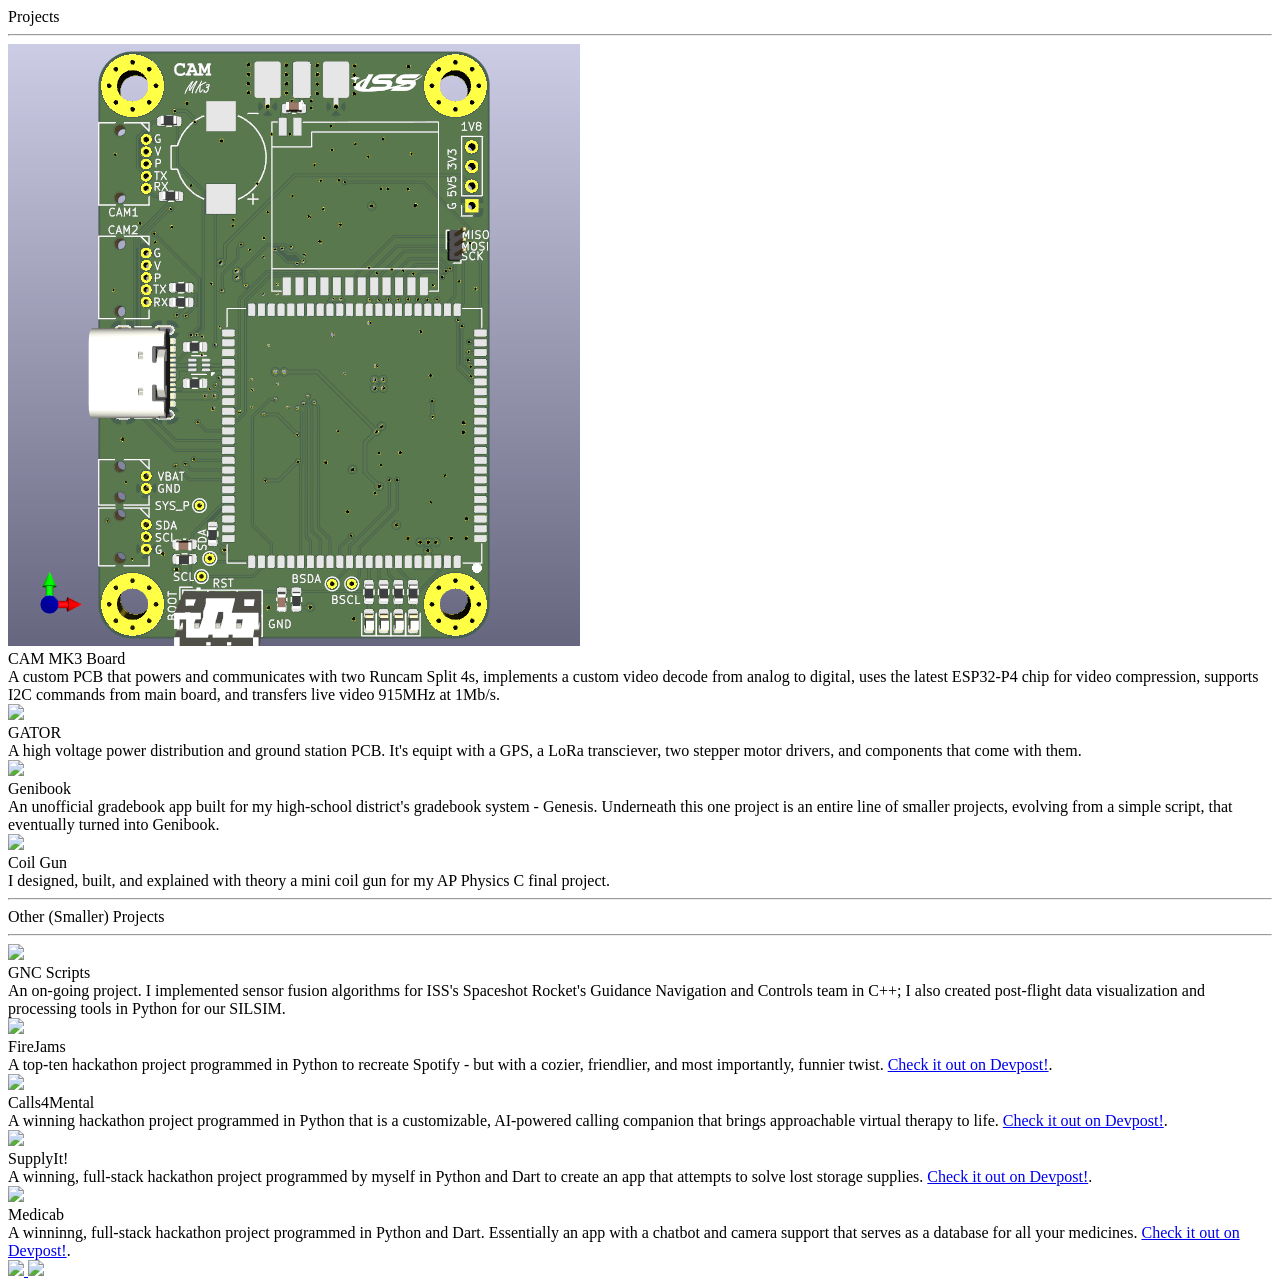
==== ee-projects.html @ f6f21d53 "Added descriptions for all the projects yayyy" ====
<!DOCTYPE html>
<html lang="en">

<head>
    <meta charset="utf-8">
    <link rel="icon" href="./assets/images/serious.png" />
    <title>Eddie Tang - Projects</title>
    <meta name="description" content="Eddie Tang's Portfolio">
    <meta name="viewport" content="width=device-width, initial-scale=1" />

    <link rel="stylesheet" href="./css/layout.css">
    <link rel="stylesheet" href="./css/projects.css">
    <link rel="stylesheet" href="./css/skills.css">
    <link rel="stylesheet" href="./css/typography.css">
    <link rel="stylesheet" href="./css/utilities.css">
    <link rel="stylesheet" href="./css/navbar.css">

    <script defer src="./js/script.js"></script>
</head>

<body>
    <div id="navbar-placeholder"></div>



    <div class="page-content">
        <div id="my-work-section">
            <div class="what-is-above-the-projects">
                <span class="main-title-big">Projects</span>
                <hr class="section-divider" />
            </div>
            <div class="projects-container">
                <div class="project-card" data-project="CAM-MK3">
                    <img src="./assets/projects/CAM-MK3/CAM-MK3.png" class="project-image">
                    <div class="project-card-text-container">
                        <div class="project-title ">CAM MK3 Board</div>
                        <div class="body-text project-card-text"> A custom PCB that powers and communicates with two
                            Runcam Split 4s, implements a custom video decode from analog to digital, uses the latest
                            ESP32-P4 chip for video compression, supports I2C commands from main board, and transfers
                            live video 915MHz at 1Mb/s. </div>
                    </div>
                    <div class="project-card-skills" data-project="CAM-MK3"></div>
                    <!-- <a class="button read-more" href="./project-pages-ee/project-template-images.html">
                        <span class="button-text">Read More</span>
                        <image src="./assets/icons/arrow-right.svg" class="right-arrow-icon" />
                    </a> -->
                </div>
                <div class="project-card" data-project="GATOR">
                    <img src="./assets/projects/GATOR/back.png" class="project-image">
                    <div class="project-card-text-container">
                        <div class=" project-title">GATOR</div>
                        <div class="body-text project-card-text"> A high voltage power distribution and ground station
                            PCB. It's equipt with a GPS, a LoRa transciever, two stepper motor drivers, and components
                            that come with them. </div>
                    </div>
                    <div class="project-card-skills" data-project="GATOR"></div>
                    <!-- <a class="button read-more" href="./project-pages-ee/project-template-narrative.html">
                        <span class="button-text">Read More</span>
                        <image src="./assets/icons/arrow-right.svg" class="right-arrow-icon" />
                    </a> -->
                </div>

                <div class="project-card" data-project="Genibook">
                    <img src="./assets/projects/Genibook/logo.png" class="project-image">
                    <div class="project-card-text-container">
                        <div class="project-title ">Genibook</div>
                        <div class="body-text project-card-text">
                            An unofficial gradebook app built for my high-school district's gradebook system - Genesis.
                            Underneath this one project is an entire line of smaller projects, evolving from a simple
                            script, that eventually turned into Genibook.
                        </div>
                    </div>
                    <div class="project-card-skills" data-project="Genibook"></div>
                    <!-- <a class="button read-more" href="./project-pages-ee/project-template-narrative.html">
                        <span class="button-text">Read More</span>
                        <image src="./assets/icons/arrow-right.svg" class="right-arrow-icon" />
                    </a> -->
                </div>

                <div class="project-card" data-project="Coilgun">
                    <img src="./assets/projects/Coilgun/cover.png" class="project-image">
                    <div class="project-card-text-container">
                        <div class=" project-title">Coil Gun</div>
                        <div class="body-text project-card-text"> I designed, built, and explained with theory a
                            mini coil gun for my AP Physics C final project.</div>
                    </div>
                    <div class="project-card-skills" data-project="Coilgun"></div>
                    <!-- <a class="button read-more" href="./project-pages-ee/project-template-narrative.html">
                        <span class="button-text">Read More</span>
                        <image src="./assets/icons/arrow-right.svg" class="right-arrow-icon" />
                    </a> -->
                </div>

                <!-- <div class="project-card" data-project="Solar-HIL">
                    <img src="./assets/images/camera.jpeg" class="project-image">
                    <div class="project-card-text-container">
                        <div class=" project-title">HIL Test Stand</div>
                        <div class="body-text project-card-text"> Lorem ipsum dolor sit amet, consectetur adipiscing
                            elit. Morbi maximus mattis enim, eu aliquet nisi vulputate placerat. Donec ac eros quis orci
                            sodales lobortis. Sed pretium, est non fringilla feugiat, sapien diam porttitor leo, quis
                            porta risus leo et ligula. Lorem ipsum dolor sit amet, consectetur adipiscing elit. </div>
                    </div>
                    <div class="project-card-skills" data-project="Solar-HIL"></div>
                    <a class="button read-more" href="./project-pages/project-template-narrative.html">
                        <span class="button-text">Read More</span>
                        <image src="./assets/icons/arrow-right.svg" class="right-arrow-icon" />
                    </a>
                </div> -->
            </div>
            <div class="what-is-above-the-projects">
                <hr class="section-divider" />
                <span class="main-title-big">Other (Smaller) Projects</span>
                <hr class="section-divider" />
            </div>



            <div class="projects-container">


                <div class="project-card" data-project="Spaceshot-GNC">
                    <img src="./assets/projects/GNC/preview.png" class="project-image">
                    <div class="project-card-text-container">
                        <div class=" project-title">GNC Scripts </div>
                        <div class="body-text project-card-text"> An on-going project. I implemented sensor fusion
                            algorithms for ISS's Spaceshot Rocket's Guidance Navigation and Controls team in C++; I also
                            created post-flight data visualization and processing tools in Python for our SILSIM.</div>
                    </div>
                    <div class="project-card-skills" data-project="Spaceshot-GNC"></div>
                    <!-- <a class="button read-more" href="./project-pages-ee/project-template-narrative.html">
                        <span class="button-text">Read More</span>
                        <image src="./assets/icons/arrow-right.svg" class="right-arrow-icon" />
                    </a> -->
                </div>


                <div class="project-card" data-project="FireJams">
                    <img src="./assets/projects/FireJams/preview.png" class="project-image">
                    <div class="project-card-text-container">
                        <div class="project-title ">FireJams</div>
                        <div class="body-text project-card-text">
                            A top-ten hackathon project programmed in Python to recreate Spotify - but with a cozier,
                            friendlier, and most
                            importantly, funnier twist. <a href="https://devpost.com/software/firejams"
                                target="_blank">Check it out on
                                Devpost!</a>.
                        </div>
                    </div>
                    <div class="project-card-skills" data-project="FireJams"></div>
                    <!-- <a class="button read-more" href="./project-pages-ee/project-template-narrative.html">
                        <span class="button-text">Read More</span>
                        <image src="./assets/icons/arrow-right.svg" class="right-arrow-icon" />
                    </a> -->
                </div>

                <div class="project-card" data-project="Calls4Mental">
                    <img src="./assets/projects/Calls4Mental/logo.jpg" class="project-image">
                    <div class="project-card-text-container">
                        <div class="project-title ">Calls4Mental</div>
                        <div class="body-text project-card-text">
                            A winning hackathon project programmed in Python that is a customizable, AI-powered calling
                            companion that brings approachable virtual therapy to life. <a
                                href="https://devpost.com/software/calls4mental" target="_blank">
                                Check it out on Devpost!</a>.
                        </div>
                    </div>
                    <div class="project-card-skills" data-project="Calls4Mental"></div>
                    <!-- <a class="button read-more" href="./project-pages-ee/project-template-narrative.html">
                        <span class="button-text">Read More</span>
                        <image src="./assets/icons/arrow-right.svg" class="right-arrow-icon" />
                    </a> -->
                </div>

                <div class="project-card" data-project="SupplyIt!">
                    <img src="./assets/projects/SupplyIt!/cover.jpg" class="project-image">
                    <div class="project-card-text-container">
                        <div class="project-title ">SupplyIt!</div>
                        <div class="body-text project-card-text">
                            A winning, full-stack hackathon project programmed by myself in Python and Dart to create an
                            app that attempts to solve lost storage supplies. <a
                                href="https://devpost.com/software/supplyit" target="_blank">Check it out on
                                Devpost!</a>.
                        </div>
                    </div>
                    <div class="project-card-skills" data-project="SupplyIt!"></div>
                    <!-- <a class="button read-more" href="./project-pages-ee/project-template-narrative.html">
                        <span class="button-text">Read More</span>
                        <image src="./assets/icons/arrow-right.svg" class="right-arrow-icon" />
                    </a> -->
                </div>

                <div class="project-card" data-project="Medicab">
                    <img src="./assets/projects/MediCab/cover.JPG" class="project-image">
                    <div class="project-card-text-container">
                        <div class="project-title ">Medicab</div>
                        <div class="body-text project-card-text">
                            A winninng, full-stack hackathon project programmed in Python and Dart. Essentially an app
                            with a chatbot and camera support that
                            serves as a database for all your medicines. <a href="https://devpost.com/software/medicab"
                                target="_blank">Check it out on
                                Devpost!</a>.
                        </div>
                    </div>
                    <div class="project-card-skills" data-project="Medicab"></div>
                    <!-- <a class="button read-more" href="./project-pages-ee/project-template-narrative.html">
                        <span class="button-text">Read More</span>
                        <image src="./assets/icons/arrow-right.svg" class="right-arrow-icon" />
                    </a> -->
                </div>




            </div>
        </div>

    </div>



    <!-- FOOTER -->
    <div id="footer">
        <a class="icon-link" target="_blank" href="https://linkedin.com/in/ejtang">
            <image src="./assets/icons/linkedin-big-logo.svg" class="footer-icon" />
        </a>
        <a class="icon-link" href="mailto:eddiejt2@outlook.com">
            <image src="./assets/icons/mail.svg" class="footer-icon" />
        </a>
    </div>

</body>

</html>
---- css/navbar.css ----
/* Navbar-specific styles moved here from utilities.css */

/* Navbar container - apply specifically to injected navbar under #navbar-placeholder to avoid conflicts */
#navbar-placeholder>.navbar,
.navbar {
    width: 100%;
    padding: 15px 50px;
    display: flex;
    justify-content: space-between;
    align-items: center;
    position: fixed;
    top: 0;
    left: 0;
    /* background: rgba(255, 255, 255); */
    background-color: var(--COLOR-7);
    z-index: 1000;
}

.nav-title-link {
    color: black;
    text-decoration: none;
}

.nav-title-link:hover {
    text-decoration: underline;
}

/* Small devices (portrait tablets and large phones, 800px and below) */
@media only screen and (max-width: 800px) {

    #navbar-placeholder>.navbar,
    .navbar {
        padding: 20px 20px;
        background-color: var(--COLOR-7);
    }
}

/* Resume buttons (right side of navbar) */
#resume-buttons-container {
    display: flex;
    gap: 16px;
}

a.button#home-button {
    background-color: var(--COLOR-3);
}

a.button#goto-experiences-page-button {
    background-color: var(--COLOR-1);
}

a.button#goto-projects-page-button {
    background-color: var(--COLOR-1);
}


a.button#ee-resume-button {
    background-color: var(--COLOR-4);
}

a.button#swe-resume-button {
    background-color: var(--COLOR-6);
}

/* a.button#swe-resume-button {
    padding: 5px 10px;
    background-color: var(--COLOR-6);
    border: 3px solid #141414;
}

a.button#swe-resume-button .button-text {
    font-size: 10px;
}
 */

a.button#swe-resume-button {
    opacity: 0;
    pointer-events: none;
    transform: translateY(-10px);
    transition: opacity 150ms ease, transform 150ms ease;
    position: absolute;
    top: 100%;
    right: 50px;
    margin-top: -7px;
}

a.button#ee-resume-button {
    position: relative;
}

/* Reveal SWE button when hovering the EE resume button or the SWE button itself */
a.button#ee-resume-button:hover+a.button#swe-resume-button,
a.button#swe-resume-button:hover {
    opacity: 1;
    pointer-events: auto;
    transform: translateY(0);
}

/* Prevent brief hover-loss when moving the mouse from the EE resume button to the SWE resume button
   by extending the EE button's hover area down into the gap on hover-capable devices. */
@media (hover: hover) and (pointer: fine) {
    a.button#ee-resume-button::after {
        content: "";
        position: absolute;
        left: 0;
        right: 0;
        top: 100%;
        height: 20px;
        background: transparent;
        pointer-events: auto;
    }
}
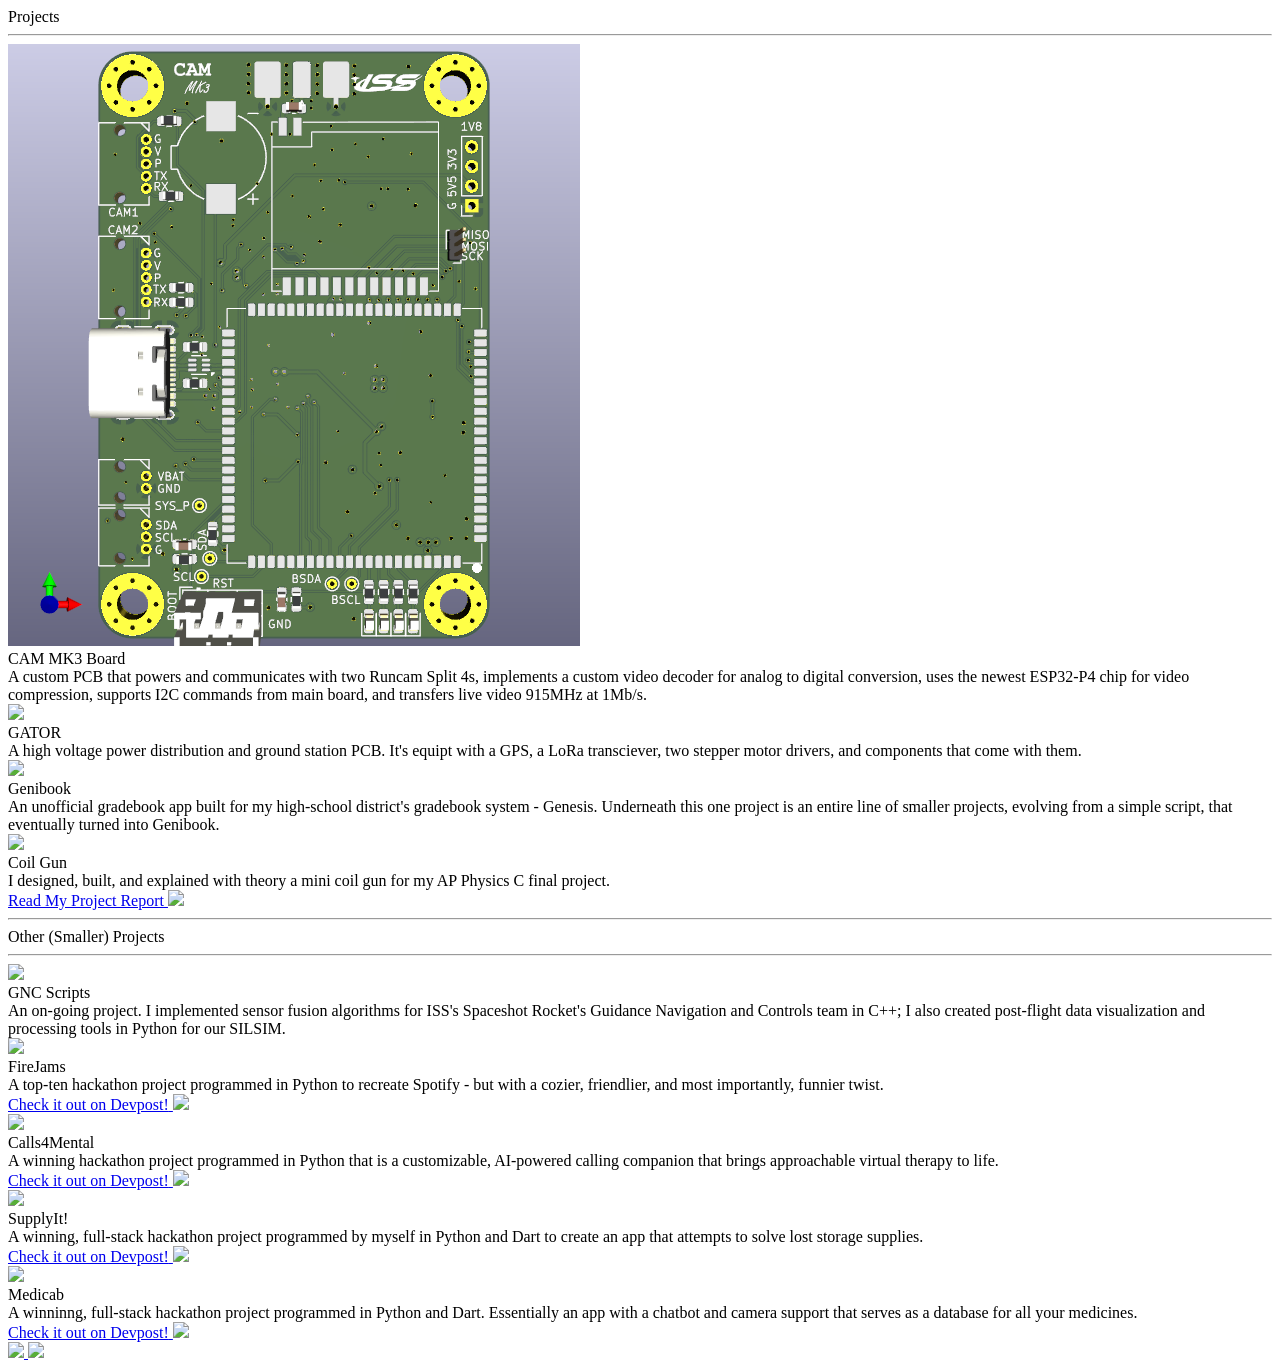
==== commit ad6557e7: "Simplified links" ====
--- a/ee-projects.html
+++ b/ee-projects.html
@@ -35,9 +35,9 @@
                     <div class="project-card-text-container">
                         <div class="project-title ">CAM MK3 Board</div>
                         <div class="body-text project-card-text"> A custom PCB that powers and communicates with two
-                            Runcam Split 4s, implements a custom video decode from analog to digital, uses the latest
-                            ESP32-P4 chip for video compression, supports I2C commands from main board, and transfers
-                            live video 915MHz at 1Mb/s. </div>
+                            Runcam Split 4s, implements a custom video decoder for analog to digital conversion, uses
+                            the newest ESP32-P4 chip for video compression, supports I2C commands from main board, and
+                            transfers live video 915MHz at 1Mb/s. </div>
                     </div>
                     <div class="project-card-skills" data-project="CAM-MK3"></div>
                     <!-- <a class="button read-more" href="./project-pages-ee/project-template-images.html">
@@ -85,10 +85,10 @@
                             mini coil gun for my AP Physics C final project.</div>
                     </div>
                     <div class="project-card-skills" data-project="Coilgun"></div>
-                    <!-- <a class="button read-more" href="./project-pages-ee/project-template-narrative.html">
-                        <span class="button-text">Read More</span>
-                        <image src="./assets/icons/arrow-right.svg" class="right-arrow-icon" />
-                    </a> -->
+                    <a class="button read-more" href="./assets/projects/Coilgun/Report.pdf" target="_blank">
+                        <span class="button-text">Read My Project Report</span>
+                        <image src="./assets/icons/arrow-right.svg" class="right-arrow-icon" />
+                    </a>
                 </div>
 
                 <!-- <div class="project-card" data-project="Solar-HIL">
@@ -140,17 +140,14 @@
                         <div class="project-title ">FireJams</div>
                         <div class="body-text project-card-text">
                             A top-ten hackathon project programmed in Python to recreate Spotify - but with a cozier,
-                            friendlier, and most
-                            importantly, funnier twist. <a href="https://devpost.com/software/firejams"
-                                target="_blank">Check it out on
-                                Devpost!</a>.
+                            friendlier, and most importantly, funnier twist.
                         </div>
                     </div>
                     <div class="project-card-skills" data-project="FireJams"></div>
-                    <!-- <a class="button read-more" href="./project-pages-ee/project-template-narrative.html">
-                        <span class="button-text">Read More</span>
-                        <image src="./assets/icons/arrow-right.svg" class="right-arrow-icon" />
-                    </a> -->
+                    <a class="button read-more" href="https://devpost.com/software/firejams" target="_blank">
+                        <span class="button-text">Check it out on Devpost!</span>
+                        <image src="./assets/icons/arrow-right.svg" class="right-arrow-icon" />
+                    </a>
                 </div>
 
                 <div class="project-card" data-project="Calls4Mental">
@@ -159,16 +156,14 @@
                         <div class="project-title ">Calls4Mental</div>
                         <div class="body-text project-card-text">
                             A winning hackathon project programmed in Python that is a customizable, AI-powered calling
-                            companion that brings approachable virtual therapy to life. <a
-                                href="https://devpost.com/software/calls4mental" target="_blank">
-                                Check it out on Devpost!</a>.
+                            companion that brings approachable virtual therapy to life.
                         </div>
                     </div>
                     <div class="project-card-skills" data-project="Calls4Mental"></div>
-                    <!-- <a class="button read-more" href="./project-pages-ee/project-template-narrative.html">
-                        <span class="button-text">Read More</span>
-                        <image src="./assets/icons/arrow-right.svg" class="right-arrow-icon" />
-                    </a> -->
+                    <a class="button read-more" href="https://devpost.com/software/calls4mental" target="_blank">
+                        <span class="button-text">Check it out on Devpost!</span>
+                        <image src="./assets/icons/arrow-right.svg" class="right-arrow-icon" />
+                    </a>
                 </div>
 
                 <div class="project-card" data-project="SupplyIt!">
@@ -177,16 +172,14 @@
                         <div class="project-title ">SupplyIt!</div>
                         <div class="body-text project-card-text">
                             A winning, full-stack hackathon project programmed by myself in Python and Dart to create an
-                            app that attempts to solve lost storage supplies. <a
-                                href="https://devpost.com/software/supplyit" target="_blank">Check it out on
-                                Devpost!</a>.
+                            app that attempts to solve lost storage supplies.
                         </div>
                     </div>
                     <div class="project-card-skills" data-project="SupplyIt!"></div>
-                    <!-- <a class="button read-more" href="./project-pages-ee/project-template-narrative.html">
-                        <span class="button-text">Read More</span>
-                        <image src="./assets/icons/arrow-right.svg" class="right-arrow-icon" />
-                    </a> -->
+                    <a class="button read-more" href="https://devpost.com/software/supplyit" target="_blank">
+                        <span class="button-text">Check it out on Devpost!</span>
+                        <image src="./assets/icons/arrow-right.svg" class="right-arrow-icon" />
+                    </a>
                 </div>
 
                 <div class="project-card" data-project="Medicab">
@@ -195,17 +188,14 @@
                         <div class="project-title ">Medicab</div>
                         <div class="body-text project-card-text">
                             A winninng, full-stack hackathon project programmed in Python and Dart. Essentially an app
-                            with a chatbot and camera support that
-                            serves as a database for all your medicines. <a href="https://devpost.com/software/medicab"
-                                target="_blank">Check it out on
-                                Devpost!</a>.
+                            with a chatbot and camera support that serves as a database for all your medicines.
                         </div>
                     </div>
                     <div class="project-card-skills" data-project="Medicab"></div>
-                    <!-- <a class="button read-more" href="./project-pages-ee/project-template-narrative.html">
-                        <span class="button-text">Read More</span>
-                        <image src="./assets/icons/arrow-right.svg" class="right-arrow-icon" />
-                    </a> -->
+                    <a class="button read-more" href="https://devpost.com/software/medicab" target="_blank">
+                        <span class="button-text">Check it out on Devpost!</span>
+                        <image src="./assets/icons/arrow-right.svg" class="right-arrow-icon" />
+                    </a>
                 </div>
 
 
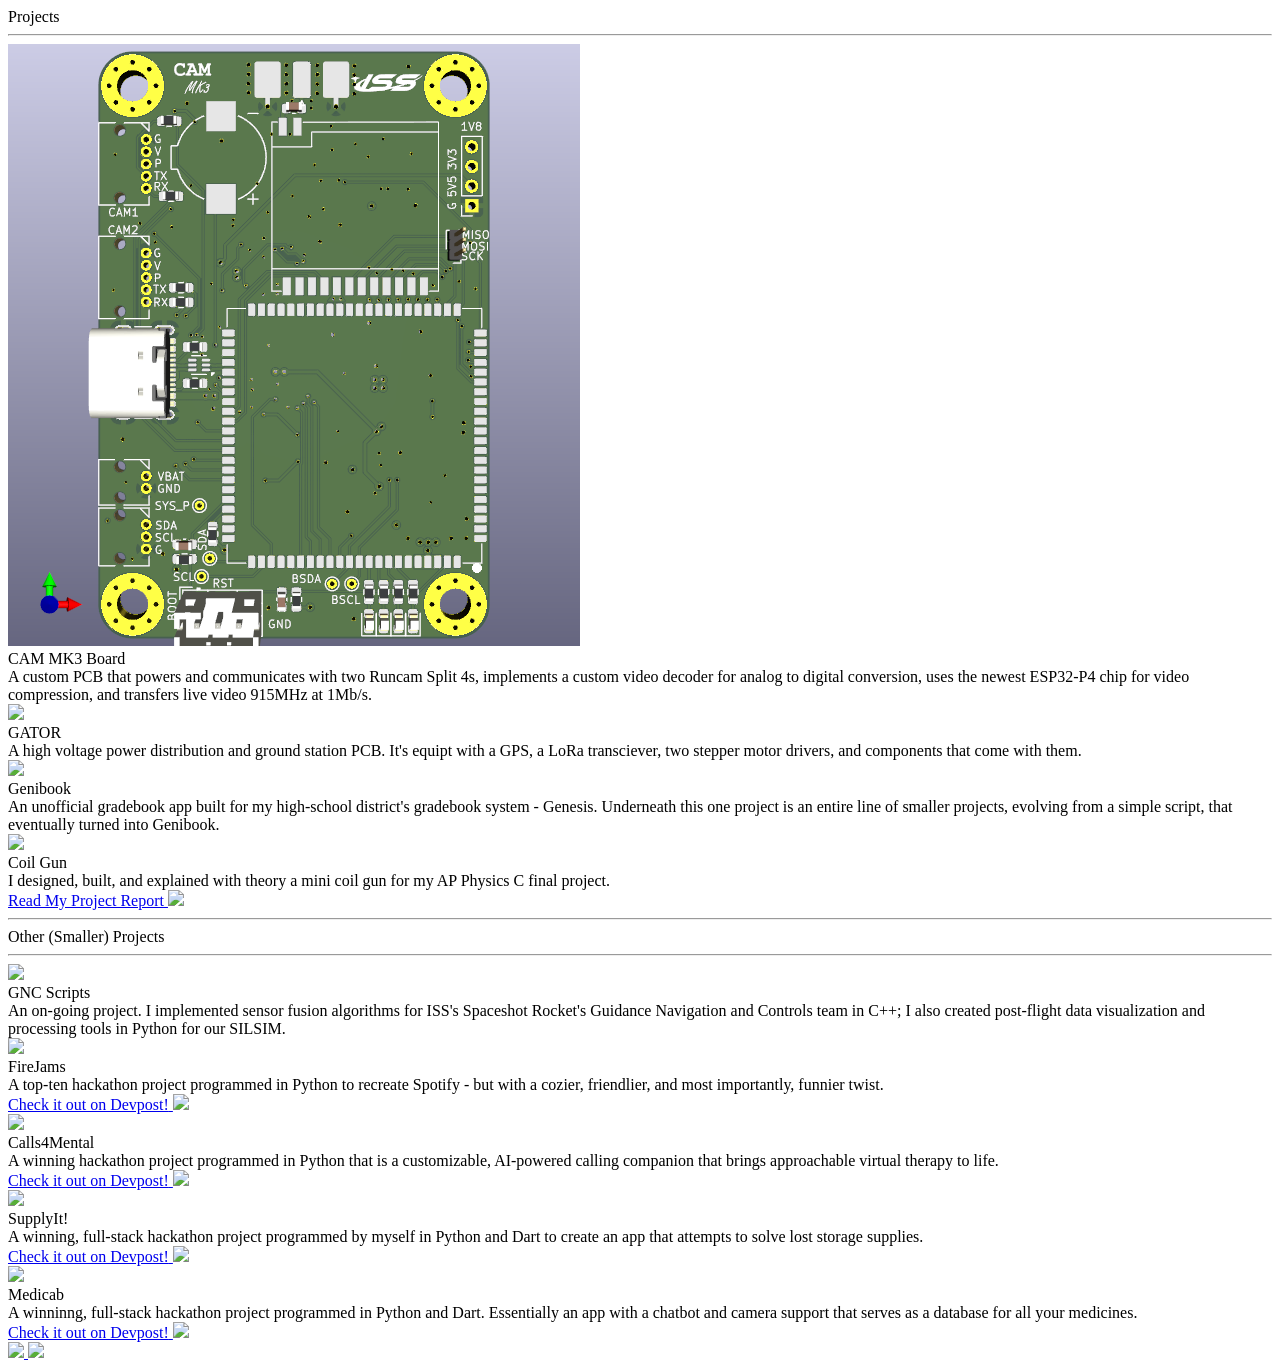
==== commit b7ec47e2: "Some small changes" ====
--- a/ee-projects.html
+++ b/ee-projects.html
@@ -36,7 +36,7 @@
                         <div class="project-title ">CAM MK3 Board</div>
                         <div class="body-text project-card-text"> A custom PCB that powers and communicates with two
                             Runcam Split 4s, implements a custom video decoder for analog to digital conversion, uses
-                            the newest ESP32-P4 chip for video compression, supports I2C commands from main board, and
+                            the newest ESP32-P4 chip for video compression, and
                             transfers live video 915MHz at 1Mb/s. </div>
                     </div>
                     <div class="project-card-skills" data-project="CAM-MK3"></div>
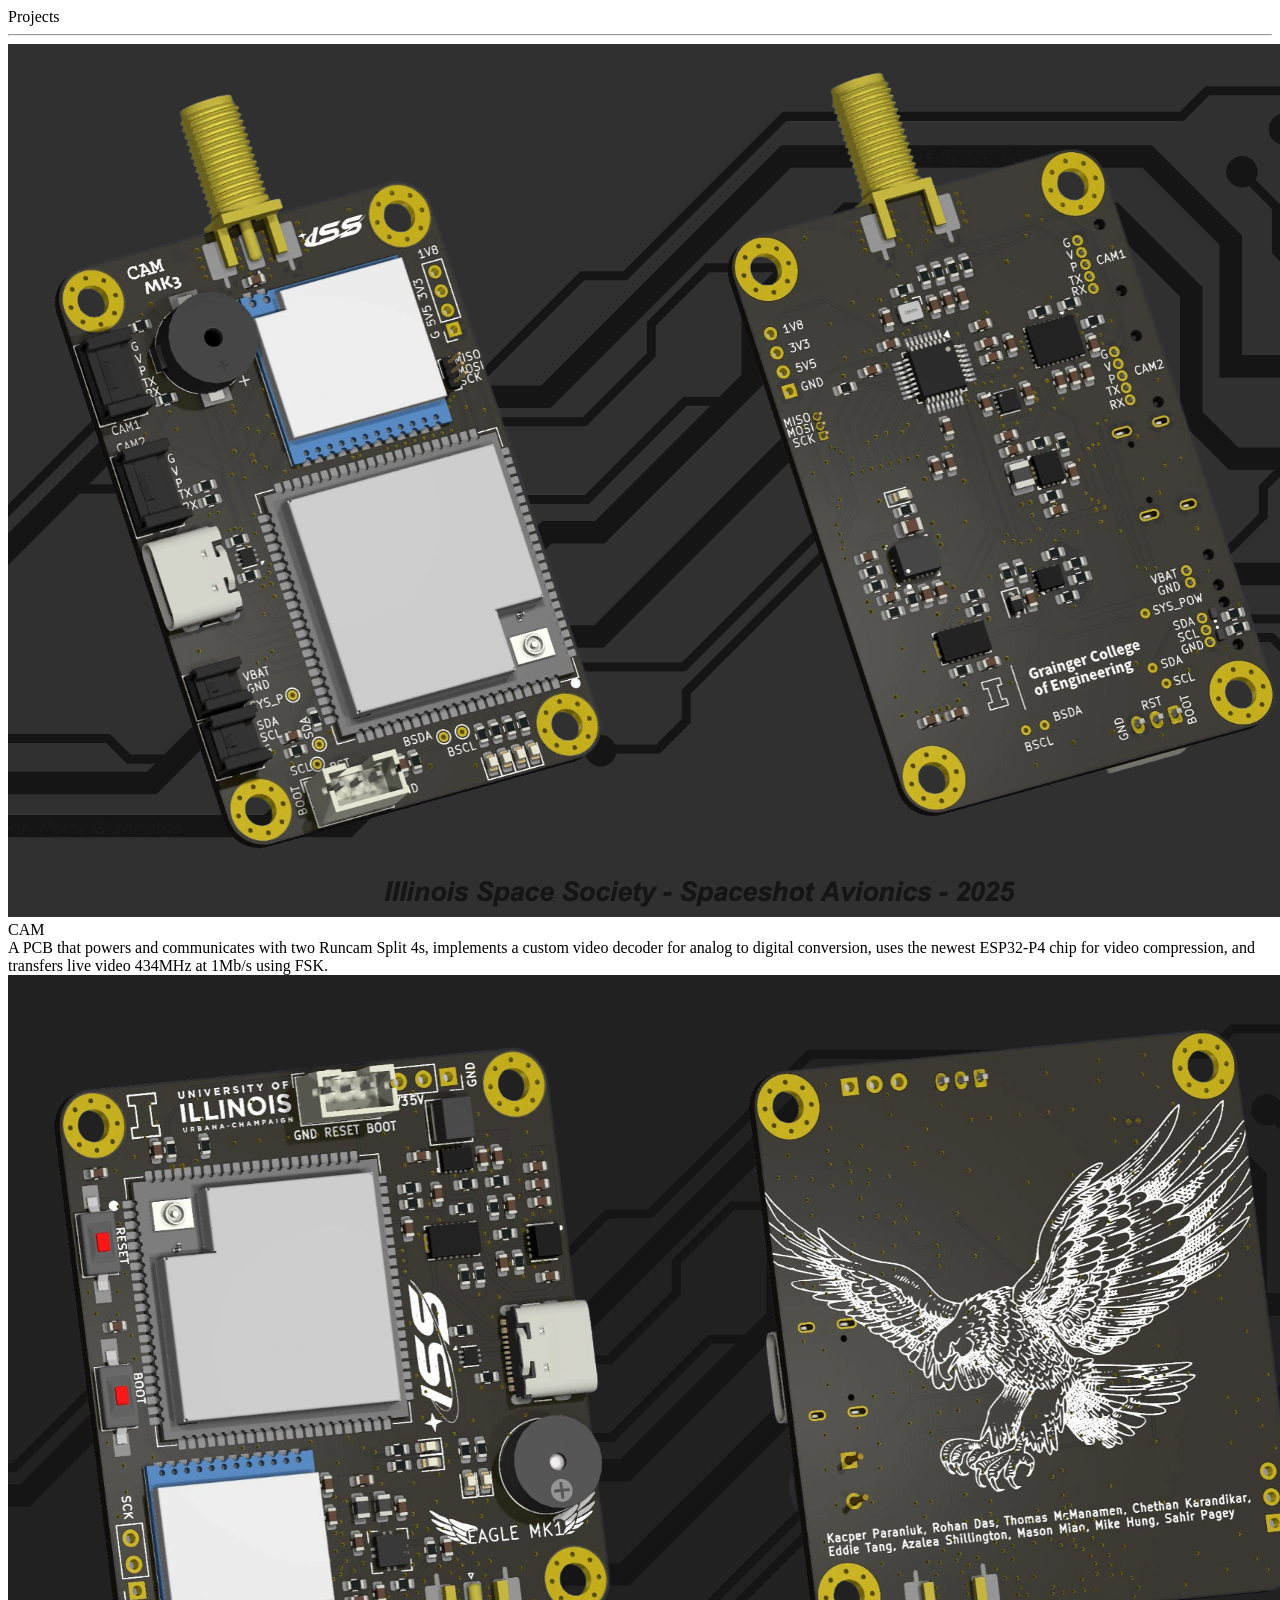
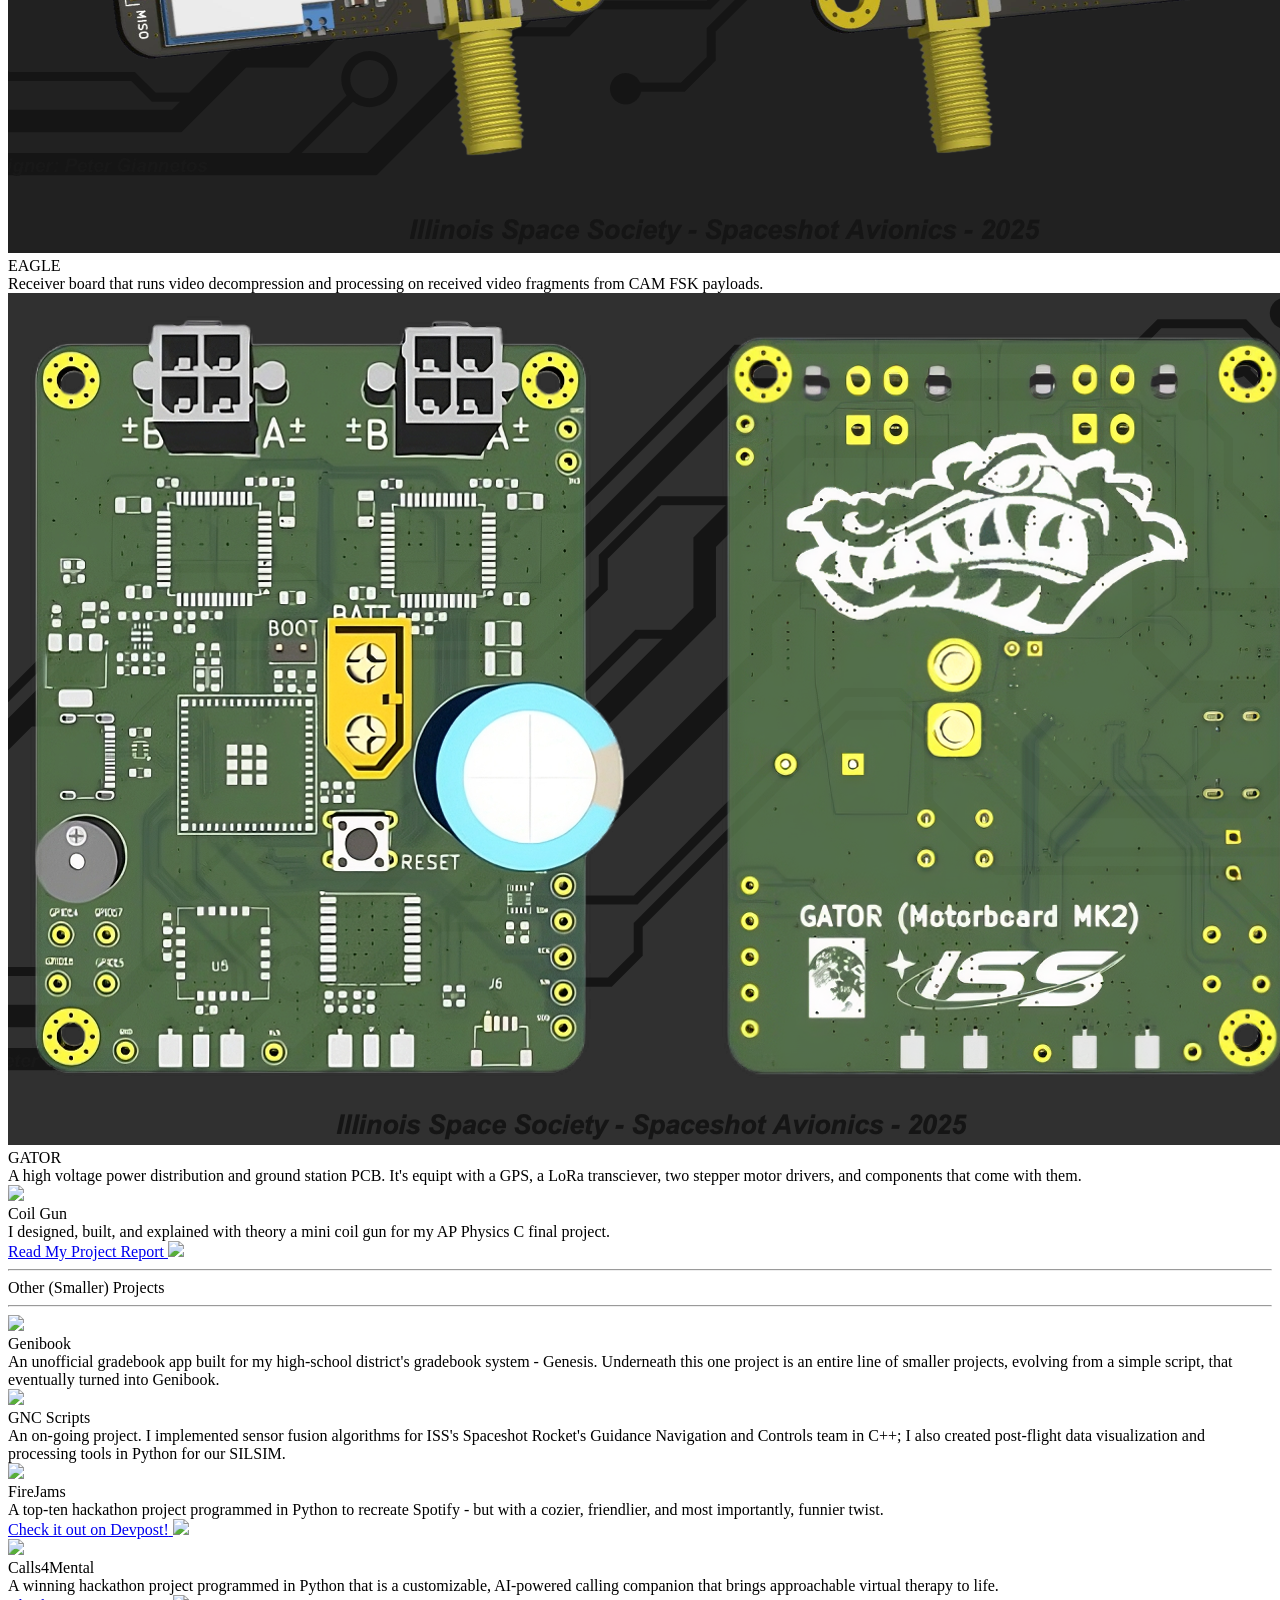
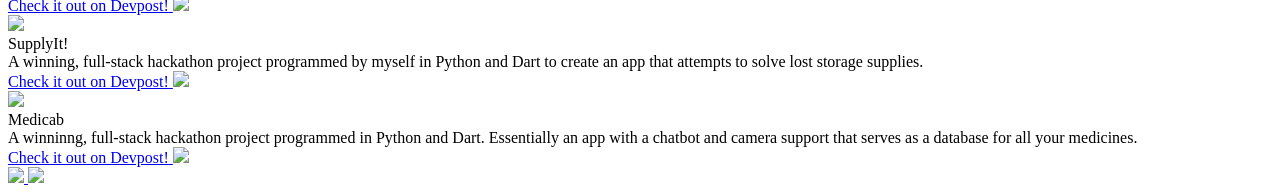
==== commit 224c3449: "New images and boards" ====
--- a/ee-projects.html
+++ b/ee-projects.html
@@ -31,13 +31,13 @@
             </div>
             <div class="projects-container">
                 <div class="project-card" data-project="CAM-MK3">
-                    <img src="./assets/projects/CAM-MK3/CAM-MK3.png" class="project-image">
-                    <div class="project-card-text-container">
-                        <div class="project-title ">CAM MK3 Board</div>
-                        <div class="body-text project-card-text"> A custom PCB that powers and communicates with two
+                    <img src="./assets/projects/CAM-MK3/cam-together.png" class="project-image">
+                    <div class="project-card-text-container">
+                        <div class="project-title ">CAM</div>
+                        <div class="body-text project-card-text"> A PCB that powers and communicates with two
                             Runcam Split 4s, implements a custom video decoder for analog to digital conversion, uses
                             the newest ESP32-P4 chip for video compression, and
-                            transfers live video 915MHz at 1Mb/s. </div>
+                            transfers live video 434MHz at 1Mb/s using FSK. </div>
                     </div>
                     <div class="project-card-skills" data-project="CAM-MK3"></div>
                     <!-- <a class="button read-more" href="./project-pages-ee/project-template-images.html">
@@ -45,8 +45,21 @@
                         <image src="./assets/icons/arrow-right.svg" class="right-arrow-icon" />
                     </a> -->
                 </div>
+                <div class="project-card" data-project="EAGLE">
+                    <img src="./assets/projects/EAGLE/eagle-together.png" class="project-image">
+                    <div class="project-card-text-container">
+                        <div class="project-title ">EAGLE</div>
+                        <div class="body-text project-card-text"> Receiver board that runs video
+                            decompression and processing on received video fragments from CAM FSK payloads.</div>
+                    </div>
+                    <div class="project-card-skills" data-project="EAGLE"></div>
+                    <!-- <a class="button read-more" href="./project-pages-ee/project-template-images.html">
+                        <span class="button-text">Read More</span>
+                        <image src="./assets/icons/arrow-right.svg" class="right-arrow-icon" />
+                    </a> -->
+                </div>
                 <div class="project-card" data-project="GATOR">
-                    <img src="./assets/projects/GATOR/back.png" class="project-image">
+                    <img src="./assets/projects/GATOR/gator-together.png" class="project-image">
                     <div class="project-card-text-container">
                         <div class=" project-title">GATOR</div>
                         <div class="body-text project-card-text"> A high voltage power distribution and ground station
@@ -54,23 +67,6 @@
                             that come with them. </div>
                     </div>
                     <div class="project-card-skills" data-project="GATOR"></div>
-                    <!-- <a class="button read-more" href="./project-pages-ee/project-template-narrative.html">
-                        <span class="button-text">Read More</span>
-                        <image src="./assets/icons/arrow-right.svg" class="right-arrow-icon" />
-                    </a> -->
-                </div>
-
-                <div class="project-card" data-project="Genibook">
-                    <img src="./assets/projects/Genibook/logo.png" class="project-image">
-                    <div class="project-card-text-container">
-                        <div class="project-title ">Genibook</div>
-                        <div class="body-text project-card-text">
-                            An unofficial gradebook app built for my high-school district's gradebook system - Genesis.
-                            Underneath this one project is an entire line of smaller projects, evolving from a simple
-                            script, that eventually turned into Genibook.
-                        </div>
-                    </div>
-                    <div class="project-card-skills" data-project="Genibook"></div>
                     <!-- <a class="button read-more" href="./project-pages-ee/project-template-narrative.html">
                         <span class="button-text">Read More</span>
                         <image src="./assets/icons/arrow-right.svg" class="right-arrow-icon" />
@@ -116,7 +112,22 @@
 
 
             <div class="projects-container">
-
+                <div class="project-card" data-project="Genibook">
+                    <img src="./assets/projects/Genibook/logo.png" class="project-image">
+                    <div class="project-card-text-container">
+                        <div class="project-title ">Genibook</div>
+                        <div class="body-text project-card-text">
+                            An unofficial gradebook app built for my high-school district's gradebook system - Genesis.
+                            Underneath this one project is an entire line of smaller projects, evolving from a simple
+                            script, that eventually turned into Genibook.
+                        </div>
+                    </div>
+                    <div class="project-card-skills" data-project="Genibook"></div>
+                    <!-- <a class="button read-more" href="./project-pages-ee/project-template-narrative.html">
+                        <span class="button-text">Read More</span>
+                        <image src="./assets/icons/arrow-right.svg" class="right-arrow-icon" />
+                    </a> -->
+                </div>
 
                 <div class="project-card" data-project="Spaceshot-GNC">
                     <img src="./assets/projects/GNC/preview.png" class="project-image">
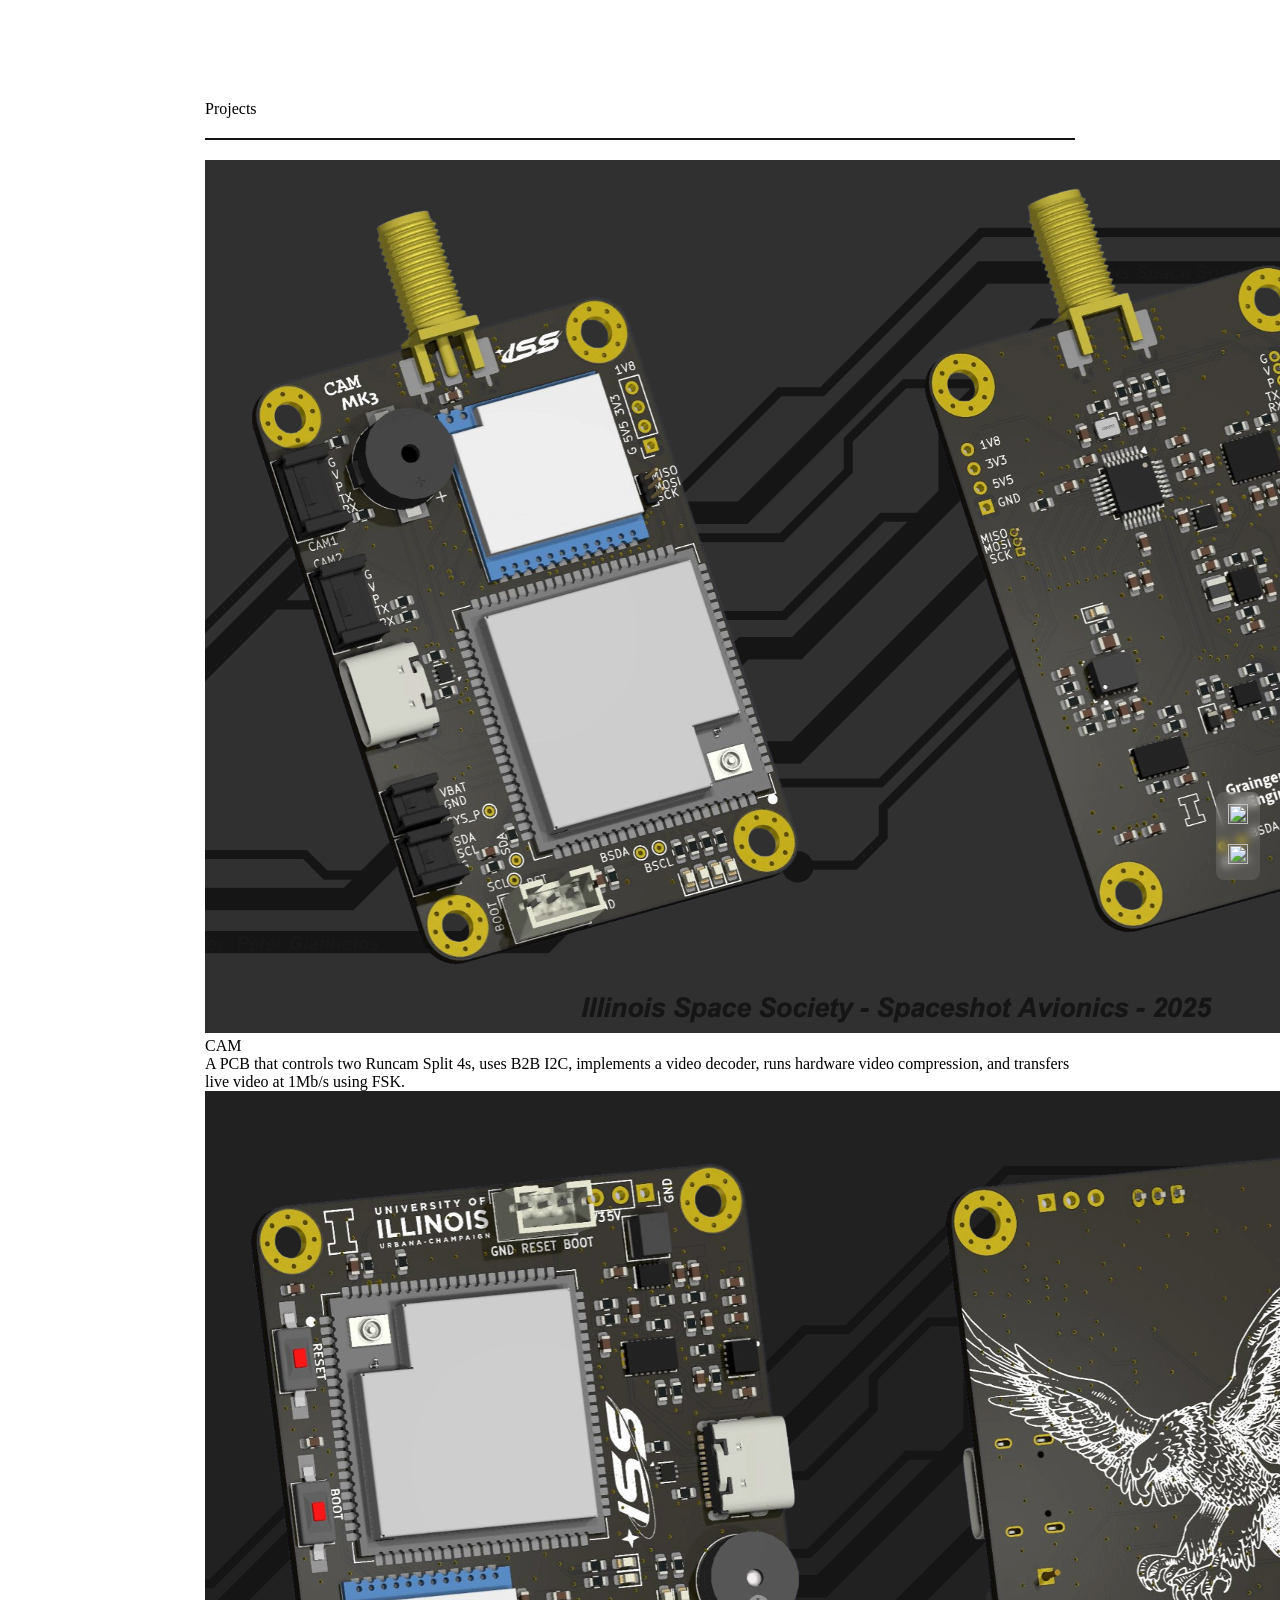
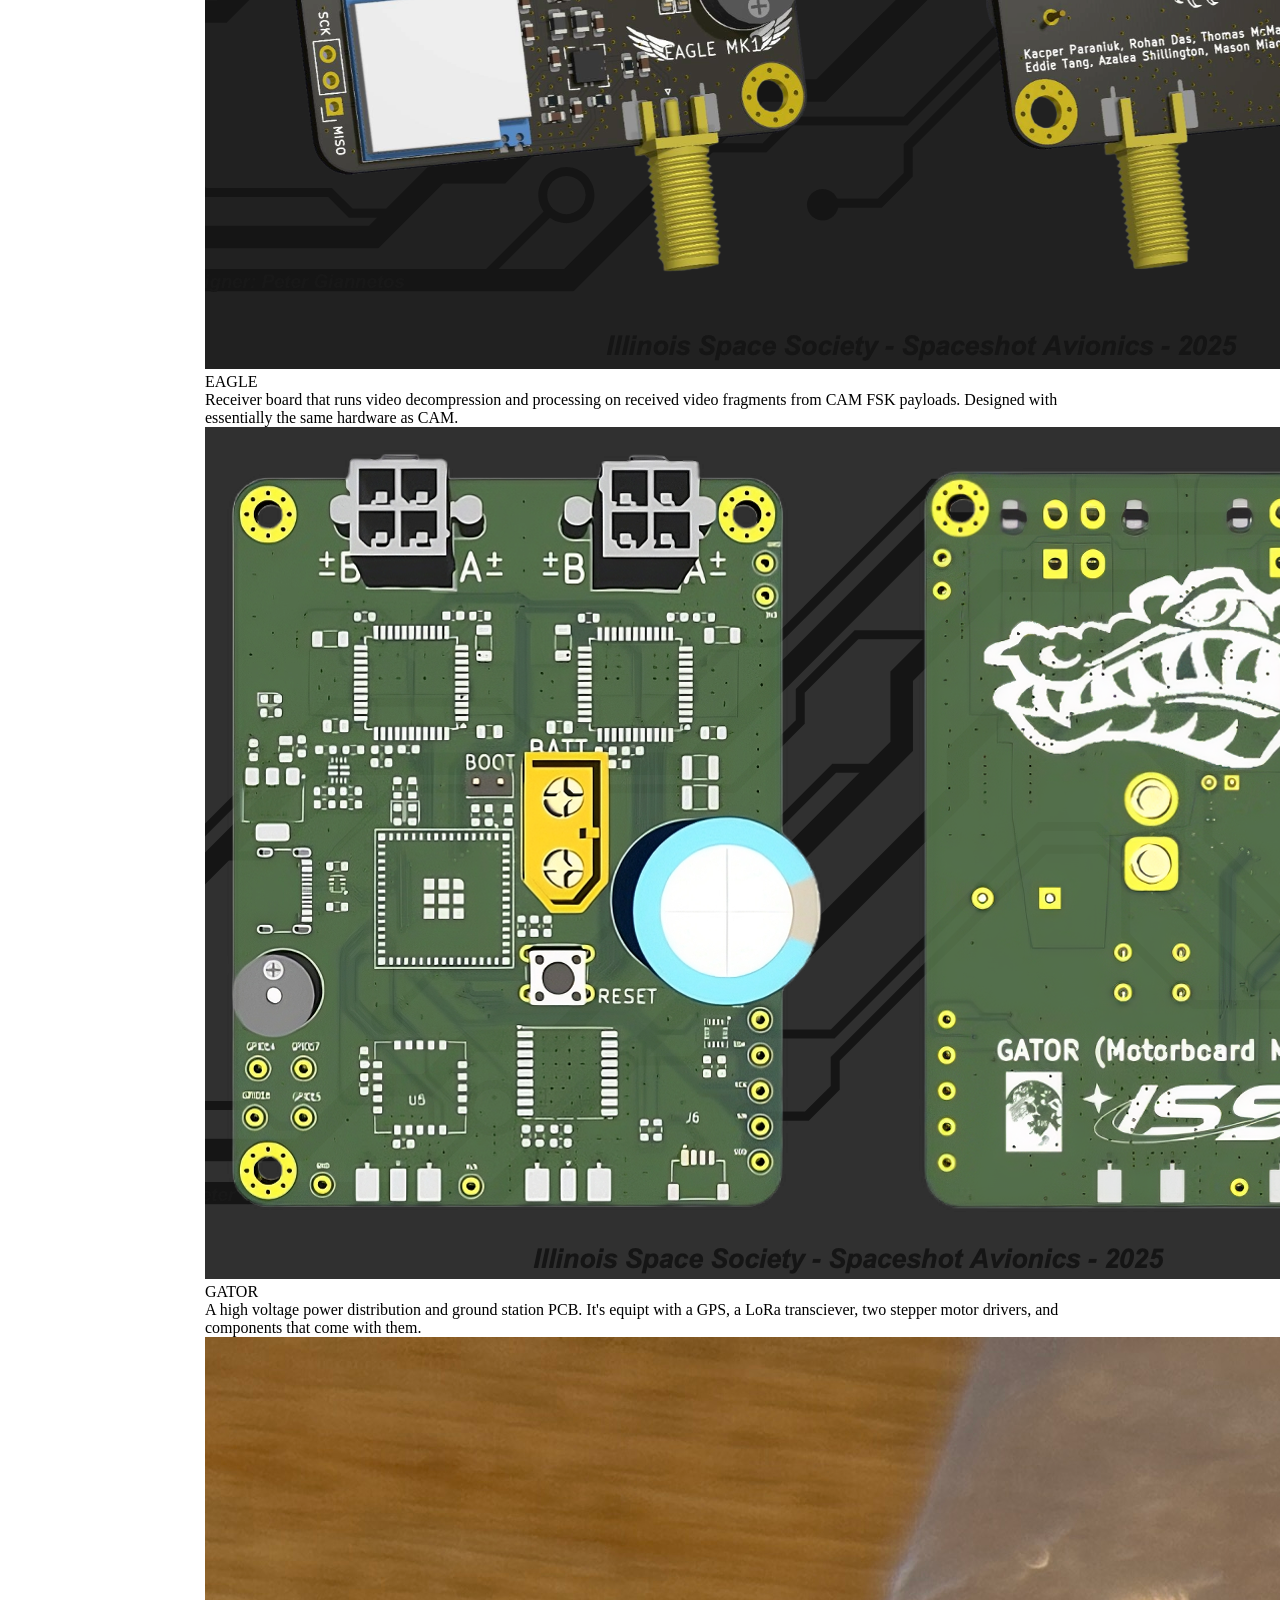
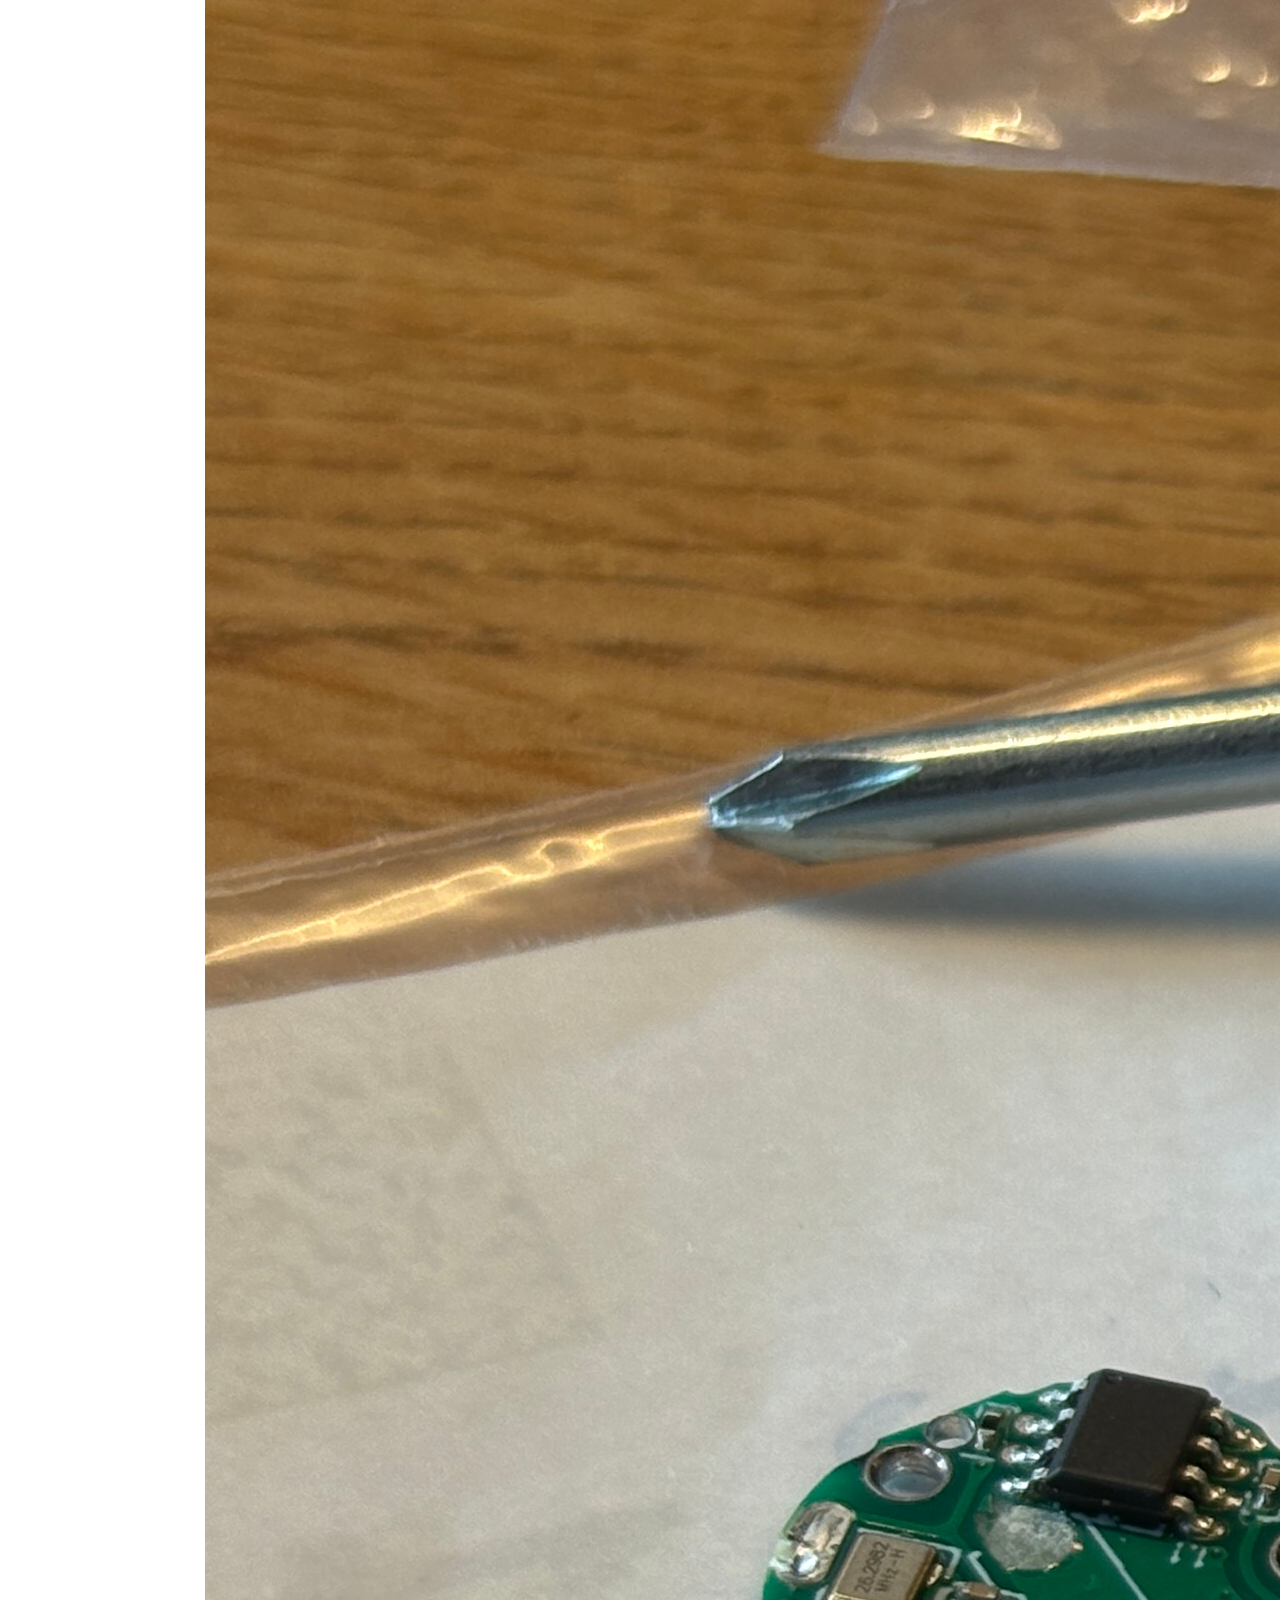
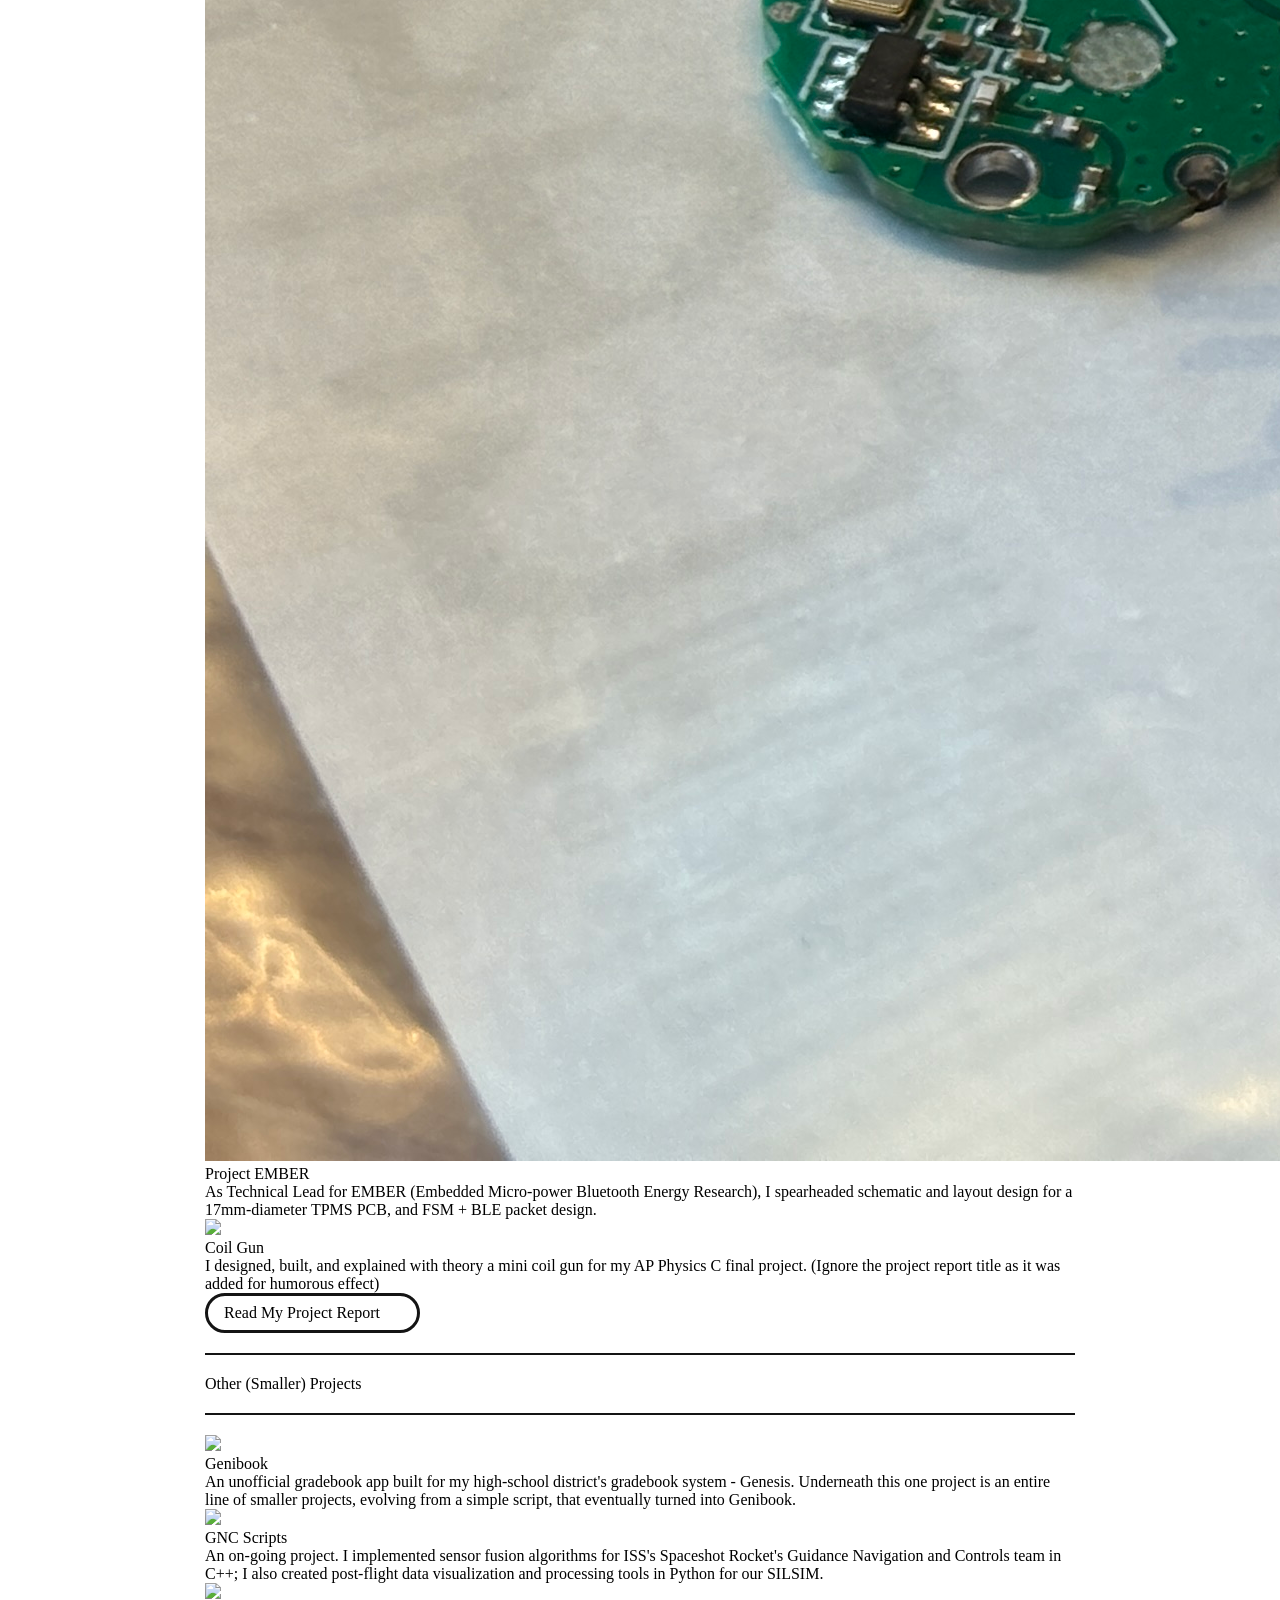
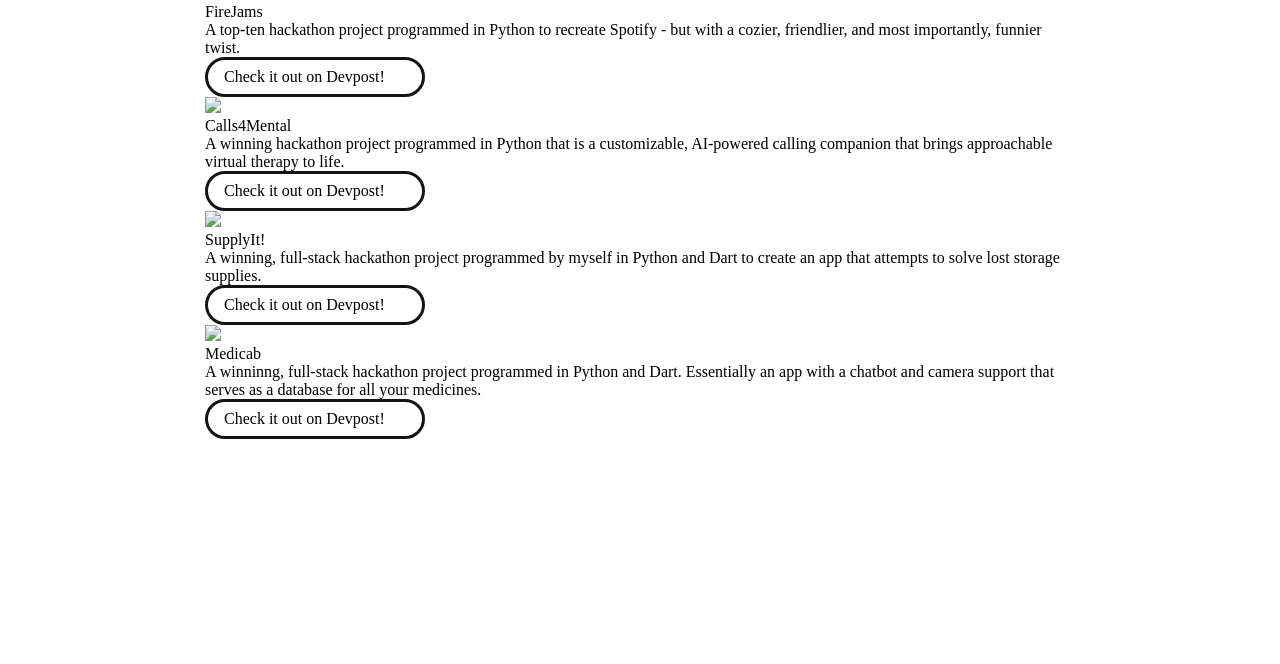
==== commit ba6cc62e: "Added project ember andmodified descriptions for each board" ====
--- a/ee-projects.html
+++ b/ee-projects.html
@@ -34,10 +34,9 @@
                     <img src="./assets/projects/CAM-MK3/cam-together.png" class="project-image">
                     <div class="project-card-text-container">
                         <div class="project-title ">CAM</div>
-                        <div class="body-text project-card-text"> A PCB that powers and communicates with two
-                            Runcam Split 4s, implements a custom video decoder for analog to digital conversion, uses
-                            the newest ESP32-P4 chip for video compression, and
-                            transfers live video 434MHz at 1Mb/s using FSK. </div>
+                        <div class="body-text project-card-text"> A PCB that controls two
+                            Runcam Split 4s, uses B2B I2C, implements a video decoder, runs
+                            hardware video compression, and transfers live video at 1Mb/s using FSK. </div>
                     </div>
                     <div class="project-card-skills" data-project="CAM-MK3"></div>
                     <!-- <a class="button read-more" href="./project-pages-ee/project-template-images.html">
@@ -50,7 +49,8 @@
                     <div class="project-card-text-container">
                         <div class="project-title ">EAGLE</div>
                         <div class="body-text project-card-text"> Receiver board that runs video
-                            decompression and processing on received video fragments from CAM FSK payloads.</div>
+                            decompression and processing on received video fragments from CAM FSK payloads. Designed
+                            with essentially the same hardware as CAM.</div>
                     </div>
                     <div class="project-card-skills" data-project="EAGLE"></div>
                     <!-- <a class="button read-more" href="./project-pages-ee/project-template-images.html">
@@ -73,12 +73,30 @@
                     </a> -->
                 </div>
 
+                <div class="project-card" data-project="EMBER">
+                    <img src="./assets/projects/EMBER/IMG_5734.JPG" class="project-image">
+                    <div class="project-card-text-container">
+                        <div class=" project-title">Project EMBER</div>
+                        <div class="body-text project-card-text">
+                            As Technical Lead for EMBER (Embedded Micro-power Bluetooth Energy Research), I
+                            spearheaded schematic and layout design for a 17mm-diameter
+                            TPMS PCB, and FSM + BLE packet design.
+                        </div>
+                    </div>
+                    <div class="project-card-skills" data-project="EMBER"></div>
+                    <!-- <a class="button read-more" href="./project-pages/project-template-narrative.html">
+                        <span class="button-text">Read More</span>
+                        <image src="./assets/icons/arrow-right.svg" class="right-arrow-icon" />
+                    </a> -->
+                </div>
+
                 <div class="project-card" data-project="Coilgun">
                     <img src="./assets/projects/Coilgun/cover.png" class="project-image">
                     <div class="project-card-text-container">
                         <div class=" project-title">Coil Gun</div>
                         <div class="body-text project-card-text"> I designed, built, and explained with theory a
-                            mini coil gun for my AP Physics C final project.</div>
+                            mini coil gun for my AP Physics C final project. (Ignore the project report title as it was
+                            added for humorous effect)</div>
                     </div>
                     <div class="project-card-skills" data-project="Coilgun"></div>
                     <a class="button read-more" href="./assets/projects/Coilgun/Report.pdf" target="_blank">
@@ -87,21 +105,7 @@
                     </a>
                 </div>
 
-                <!-- <div class="project-card" data-project="Solar-HIL">
-                    <img src="./assets/images/camera.jpeg" class="project-image">
-                    <div class="project-card-text-container">
-                        <div class=" project-title">HIL Test Stand</div>
-                        <div class="body-text project-card-text"> Lorem ipsum dolor sit amet, consectetur adipiscing
-                            elit. Morbi maximus mattis enim, eu aliquet nisi vulputate placerat. Donec ac eros quis orci
-                            sodales lobortis. Sed pretium, est non fringilla feugiat, sapien diam porttitor leo, quis
-                            porta risus leo et ligula. Lorem ipsum dolor sit amet, consectetur adipiscing elit. </div>
-                    </div>
-                    <div class="project-card-skills" data-project="Solar-HIL"></div>
-                    <a class="button read-more" href="./project-pages/project-template-narrative.html">
-                        <span class="button-text">Read More</span>
-                        <image src="./assets/icons/arrow-right.svg" class="right-arrow-icon" />
-                    </a>
-                </div> -->
+
             </div>
             <div class="what-is-above-the-projects">
                 <hr class="section-divider" />
--- a/css/layout.css
+++ b/css/layout.css
@@ -0,0 +1,153 @@
+* {
+  box-sizing: border-box;
+}
+
+html {
+  text-size-adjust: none;
+  -webkit-text-size-adjust: none;
+  -moz-text-size-adjust: none;
+  -ms-text-size-adjust: none;
+}
+
+body {
+  background-color: var(--COLOR-7);
+  margin: 0;
+  -webkit-font-smoothing: antialiased;
+  -moz-osx-font-smoothing: grayscale;
+}
+
+/* Main Page Layout */
+
+.page-content {
+  margin: 225px 425px;
+  display: flex;
+  flex-direction: column;
+  gap: 96px;
+}
+
+
+/* Special handling for page content after a hero section */
+#hero+.page-content {
+  margin-top: calc(var(--navbar-height));
+  /* Reduce top margin when after hero */
+}
+
+
+/* Hero (full-screen) */
+#hero {
+  /* Keep hero visible below a fixed navbar by reducing its minimum height */
+  min-height: calc(100vh - var(--navbar-height));
+  display: flex;
+  align-items: center;
+  justify-content: center;
+  padding: 0 40px;
+  box-sizing: border-box;
+}
+
+
+#hero .hero-inner {
+  width: 100%;
+  max-width: 1200px;
+  box-sizing: border-box;
+  display: flex;
+  flex-direction: column;
+  align-items: center;
+  justify-content: center;
+  padding-top: calc(var(--navbar-height) / 4);
+}
+
+
+@media only screen and (max-width: 2000px) {
+  .page-content {
+    margin: 225px 285px;
+    margin-top: 100px;
+  }
+
+  #hero {
+    margin: 60px 50px;
+  }
+}
+
+@media only screen and (max-width: 1600px) {
+  .page-content {
+    margin: 225px 205px;
+    margin-top: 100px;
+  }
+
+  #hero {
+    margin: 50px 45px;
+  }
+}
+
+@media only screen and (max-width: 1200px) {
+  .page-content {
+    margin: 225px 175px;
+    margin-top: 100px;
+  }
+
+  #hero {
+    margin: 47px 25px;
+  }
+}
+
+@media only screen and (max-width: 1100px) {
+  .page-content {
+    margin: 225px 100px;
+    margin-top: 100px;
+  }
+
+  #hero {
+    margin: 47px 20px;
+  }
+}
+
+@media only screen and (max-width: 1000px) {
+  .page-content {
+    margin: 225px 60px;
+    margin-top: 100px;
+  }
+
+  #hero {
+    margin: 47px 20px;
+  }
+}
+
+@media only screen and (max-width: 800px) {
+  .page-content {
+    margin: 150px 40px;
+    margin-top: 100px;
+  }
+
+  #hero {
+    margin: 35px 0px;
+  }
+}
+
+@media only screen and (max-width: 600px) {
+  .page-content {
+    margin: 125px 20px;
+    margin-top: 100px;
+  }
+
+  #hero {
+    margin: 30px 0px;
+  }
+}
+
+.page-content.hidden {
+  display: none;
+}
+
+
+/* Divider used under main titles (projects, experiences, etc.)
+   Sits flush to the left inside the `.page-content` container and
+   stretches to the container width. Tweak color/height/margins as desired.
+*/
+.section-divider {
+  border: none;
+  height: 2px;
+  background: #141414;
+  margin: 20px 0 20px 0;
+  width: 100%;
+  display: block;
+}
--- a/css/utilities.css
+++ b/css/utilities.css
@@ -0,0 +1,136 @@
+/* Icons */
+
+.right-arrow-icon {
+  width: 16px;
+  height: 16px;
+  margin-top: 1px;
+}
+
+.footer-icon {
+  width: 20px;
+  height: 20px;
+}
+
+a.icon-link {
+  transition: transform 200ms ease-in-out;
+}
+
+a.icon-link:hover {
+  cursor: pointer;
+  stroke-width: 5;
+  margin: 0;
+  transform: rotate(15deg);
+}
+
+
+/* Button Styling */
+
+a.button {
+  padding: 8px 16px;
+  border: 3px solid #141414;
+  border-radius: 50px;
+  color: black;
+  text-decoration: none;
+  width: fit-content;
+  display: flex;
+  gap: 5px;
+  align-items: center;
+}
+
+a.button:hover {
+  text-decoration: underline;
+  text-decoration-thickness: 2px;
+  cursor: pointer;
+}
+
+
+a.button#home-button {
+  background-color: var(--COLOR-3);
+}
+
+/* Footer Styling */
+
+#footer {
+  position: fixed;
+  bottom: 20px;
+  right: 20px;
+  display: flex;
+  flex-direction: column;
+  justify-content: center;
+  align-items: center;
+  gap: 16px;
+  z-index: 999;
+  background: rgba(255, 255, 255, 0.1);
+  padding: 12px;
+  border-radius: 8px;
+  backdrop-filter: blur(4px);
+}
+
+/* Link Styling */
+a.no-underline {
+  text-decoration: none;
+  color: black
+}
+
+a.no-underline:hover {
+  text-decoration: underline;
+  cursor: pointer;
+}
+
+/* Small devices (portrait tablets and large phones, 800px and below) */
+@media only screen and (max-width: 800px) {
+  #footer {
+    bottom: 15px;
+    right: 15px;
+    padding: 10px;
+    gap: 12px;
+  }
+
+  .footer-icon {
+    width: 18px;
+    height: 18px;
+  }
+}
+
+/* --- Image Gallery Module --- */
+
+.image-gallery {
+  display: flex;
+  flex-direction: column;
+  gap: 14px;
+  width: 100%;
+  align-items: center;
+}
+
+.gallery-main {
+  max-width: 100%;
+  max-height: 400px;
+  object-fit: contain;
+  border-radius: 12px;
+  display: block;
+}
+
+.gallery-thumbs {
+  display: flex;
+  gap: 10px;
+  flex-wrap: wrap;
+  justify-content: center;
+}
+
+.gallery-thumbs img {
+  width: 70px;
+  height: 70px;
+  object-fit: cover;
+  cursor: pointer;
+  border-radius: 8px;
+  transition: transform 0.2s, opacity 0.2s;
+}
+
+.gallery-thumbs img:hover {
+  transform: scale(1.08);
+  opacity: 0.8;
+}
+
+.gallery-thumbs img.active-thumb {
+  outline: 3px solid var(--COLOR-1, #007bff);
+}
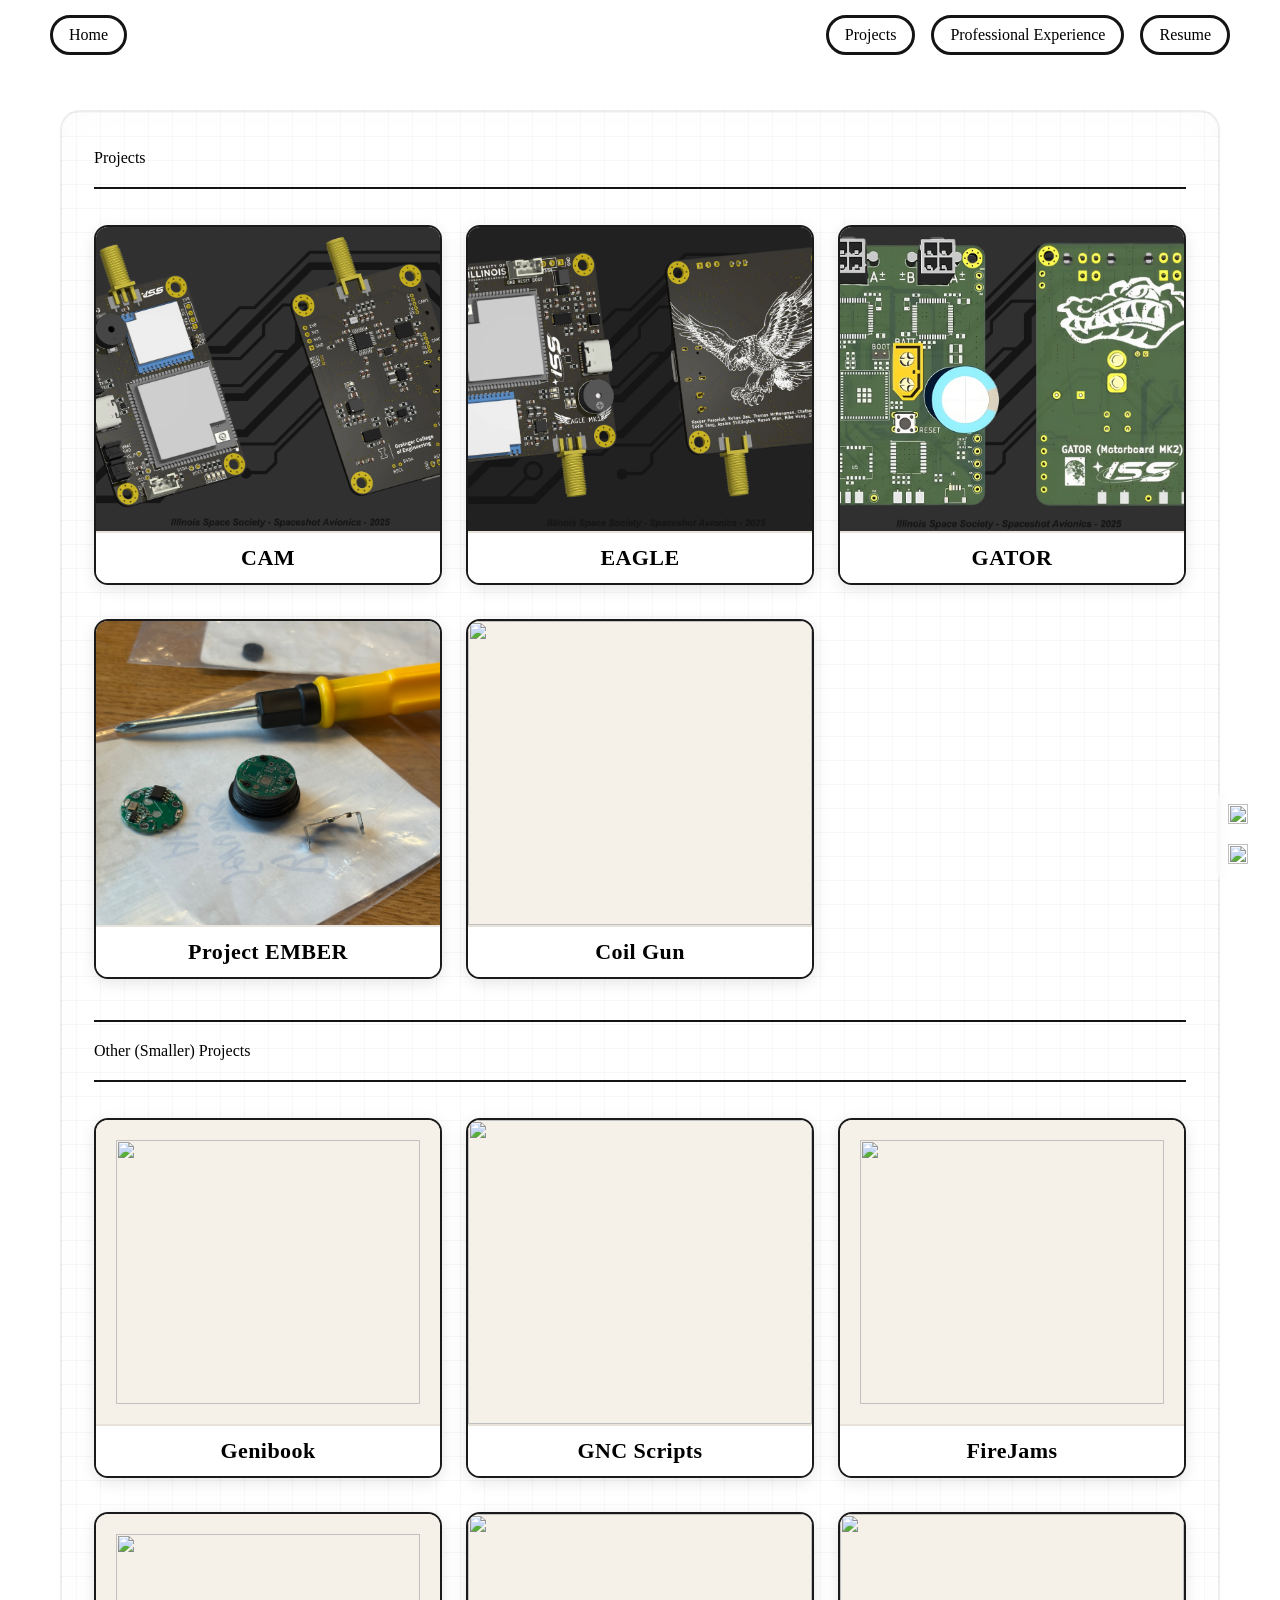
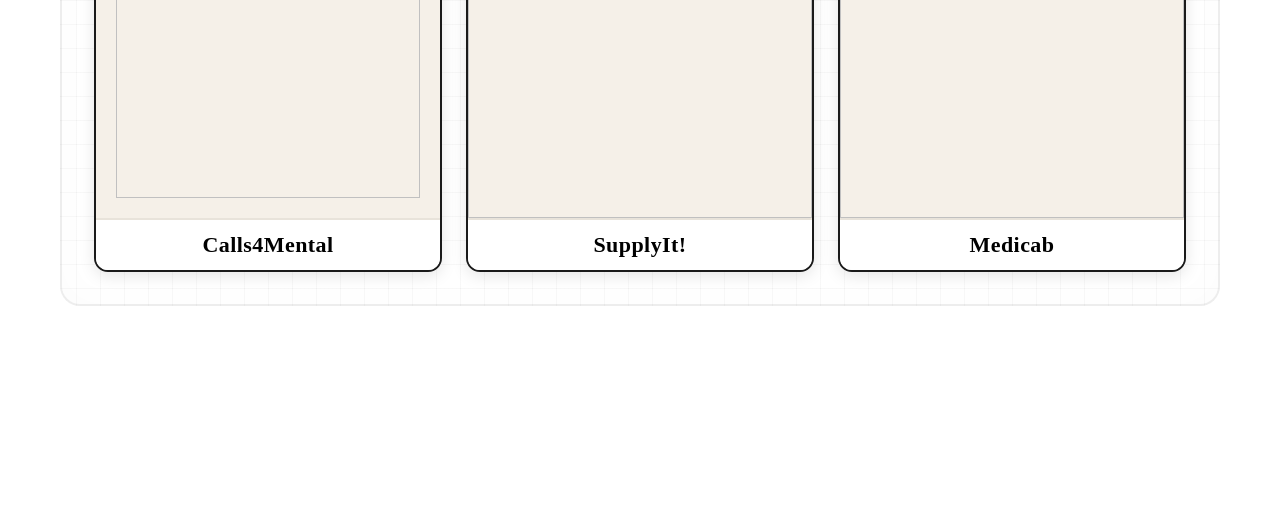
==== commit 8c9d00f6: "card flip ui done." ====
--- a/ee-projects.html
+++ b/ee-projects.html
@@ -21,207 +21,10 @@
 <body>
     <div id="navbar-placeholder"></div>
 
-
-
     <div class="page-content">
-        <div id="my-work-section">
-            <div class="what-is-above-the-projects">
-                <span class="main-title-big">Projects</span>
-                <hr class="section-divider" />
-            </div>
-            <div class="projects-container">
-                <div class="project-card" data-project="CAM-MK3">
-                    <img src="./assets/projects/CAM-MK3/cam-together.png" class="project-image">
-                    <div class="project-card-text-container">
-                        <div class="project-title ">CAM</div>
-                        <div class="body-text project-card-text"> A PCB that controls two
-                            Runcam Split 4s, uses B2B I2C, implements a video decoder, runs
-                            hardware video compression, and transfers live video at 1Mb/s using FSK. </div>
-                    </div>
-                    <div class="project-card-skills" data-project="CAM-MK3"></div>
-                    <!-- <a class="button read-more" href="./project-pages-ee/project-template-images.html">
-                        <span class="button-text">Read More</span>
-                        <image src="./assets/icons/arrow-right.svg" class="right-arrow-icon" />
-                    </a> -->
-                </div>
-                <div class="project-card" data-project="EAGLE">
-                    <img src="./assets/projects/EAGLE/eagle-together.png" class="project-image">
-                    <div class="project-card-text-container">
-                        <div class="project-title ">EAGLE</div>
-                        <div class="body-text project-card-text"> Receiver board that runs video
-                            decompression and processing on received video fragments from CAM FSK payloads. Designed
-                            with essentially the same hardware as CAM.</div>
-                    </div>
-                    <div class="project-card-skills" data-project="EAGLE"></div>
-                    <!-- <a class="button read-more" href="./project-pages-ee/project-template-images.html">
-                        <span class="button-text">Read More</span>
-                        <image src="./assets/icons/arrow-right.svg" class="right-arrow-icon" />
-                    </a> -->
-                </div>
-                <div class="project-card" data-project="GATOR">
-                    <img src="./assets/projects/GATOR/gator-together.png" class="project-image">
-                    <div class="project-card-text-container">
-                        <div class=" project-title">GATOR</div>
-                        <div class="body-text project-card-text"> A high voltage power distribution and ground station
-                            PCB. It's equipt with a GPS, a LoRa transciever, two stepper motor drivers, and components
-                            that come with them. </div>
-                    </div>
-                    <div class="project-card-skills" data-project="GATOR"></div>
-                    <!-- <a class="button read-more" href="./project-pages-ee/project-template-narrative.html">
-                        <span class="button-text">Read More</span>
-                        <image src="./assets/icons/arrow-right.svg" class="right-arrow-icon" />
-                    </a> -->
-                </div>
-
-                <div class="project-card" data-project="EMBER">
-                    <img src="./assets/projects/EMBER/IMG_5734.JPG" class="project-image">
-                    <div class="project-card-text-container">
-                        <div class=" project-title">Project EMBER</div>
-                        <div class="body-text project-card-text">
-                            As Technical Lead for EMBER (Embedded Micro-power Bluetooth Energy Research), I
-                            spearheaded schematic and layout design for a 17mm-diameter
-                            TPMS PCB, and FSM + BLE packet design.
-                        </div>
-                    </div>
-                    <div class="project-card-skills" data-project="EMBER"></div>
-                    <!-- <a class="button read-more" href="./project-pages/project-template-narrative.html">
-                        <span class="button-text">Read More</span>
-                        <image src="./assets/icons/arrow-right.svg" class="right-arrow-icon" />
-                    </a> -->
-                </div>
-
-                <div class="project-card" data-project="Coilgun">
-                    <img src="./assets/projects/Coilgun/cover.png" class="project-image">
-                    <div class="project-card-text-container">
-                        <div class=" project-title">Coil Gun</div>
-                        <div class="body-text project-card-text"> I designed, built, and explained with theory a
-                            mini coil gun for my AP Physics C final project. (Ignore the project report title as it was
-                            added for humorous effect)</div>
-                    </div>
-                    <div class="project-card-skills" data-project="Coilgun"></div>
-                    <a class="button read-more" href="./assets/projects/Coilgun/Report.pdf" target="_blank">
-                        <span class="button-text">Read My Project Report</span>
-                        <image src="./assets/icons/arrow-right.svg" class="right-arrow-icon" />
-                    </a>
-                </div>
-
-
-            </div>
-            <div class="what-is-above-the-projects">
-                <hr class="section-divider" />
-                <span class="main-title-big">Other (Smaller) Projects</span>
-                <hr class="section-divider" />
-            </div>
-
-
-
-            <div class="projects-container">
-                <div class="project-card" data-project="Genibook">
-                    <img src="./assets/projects/Genibook/logo.png" class="project-image">
-                    <div class="project-card-text-container">
-                        <div class="project-title ">Genibook</div>
-                        <div class="body-text project-card-text">
-                            An unofficial gradebook app built for my high-school district's gradebook system - Genesis.
-                            Underneath this one project is an entire line of smaller projects, evolving from a simple
-                            script, that eventually turned into Genibook.
-                        </div>
-                    </div>
-                    <div class="project-card-skills" data-project="Genibook"></div>
-                    <!-- <a class="button read-more" href="./project-pages-ee/project-template-narrative.html">
-                        <span class="button-text">Read More</span>
-                        <image src="./assets/icons/arrow-right.svg" class="right-arrow-icon" />
-                    </a> -->
-                </div>
-
-                <div class="project-card" data-project="Spaceshot-GNC">
-                    <img src="./assets/projects/GNC/preview.png" class="project-image">
-                    <div class="project-card-text-container">
-                        <div class=" project-title">GNC Scripts </div>
-                        <div class="body-text project-card-text"> An on-going project. I implemented sensor fusion
-                            algorithms for ISS's Spaceshot Rocket's Guidance Navigation and Controls team in C++; I also
-                            created post-flight data visualization and processing tools in Python for our SILSIM.</div>
-                    </div>
-                    <div class="project-card-skills" data-project="Spaceshot-GNC"></div>
-                    <!-- <a class="button read-more" href="./project-pages-ee/project-template-narrative.html">
-                        <span class="button-text">Read More</span>
-                        <image src="./assets/icons/arrow-right.svg" class="right-arrow-icon" />
-                    </a> -->
-                </div>
-
-
-                <div class="project-card" data-project="FireJams">
-                    <img src="./assets/projects/FireJams/preview.png" class="project-image">
-                    <div class="project-card-text-container">
-                        <div class="project-title ">FireJams</div>
-                        <div class="body-text project-card-text">
-                            A top-ten hackathon project programmed in Python to recreate Spotify - but with a cozier,
-                            friendlier, and most importantly, funnier twist.
-                        </div>
-                    </div>
-                    <div class="project-card-skills" data-project="FireJams"></div>
-                    <a class="button read-more" href="https://devpost.com/software/firejams" target="_blank">
-                        <span class="button-text">Check it out on Devpost!</span>
-                        <image src="./assets/icons/arrow-right.svg" class="right-arrow-icon" />
-                    </a>
-                </div>
-
-                <div class="project-card" data-project="Calls4Mental">
-                    <img src="./assets/projects/Calls4Mental/logo.jpg" class="project-image">
-                    <div class="project-card-text-container">
-                        <div class="project-title ">Calls4Mental</div>
-                        <div class="body-text project-card-text">
-                            A winning hackathon project programmed in Python that is a customizable, AI-powered calling
-                            companion that brings approachable virtual therapy to life.
-                        </div>
-                    </div>
-                    <div class="project-card-skills" data-project="Calls4Mental"></div>
-                    <a class="button read-more" href="https://devpost.com/software/calls4mental" target="_blank">
-                        <span class="button-text">Check it out on Devpost!</span>
-                        <image src="./assets/icons/arrow-right.svg" class="right-arrow-icon" />
-                    </a>
-                </div>
-
-                <div class="project-card" data-project="SupplyIt!">
-                    <img src="./assets/projects/SupplyIt!/cover.jpg" class="project-image">
-                    <div class="project-card-text-container">
-                        <div class="project-title ">SupplyIt!</div>
-                        <div class="body-text project-card-text">
-                            A winning, full-stack hackathon project programmed by myself in Python and Dart to create an
-                            app that attempts to solve lost storage supplies.
-                        </div>
-                    </div>
-                    <div class="project-card-skills" data-project="SupplyIt!"></div>
-                    <a class="button read-more" href="https://devpost.com/software/supplyit" target="_blank">
-                        <span class="button-text">Check it out on Devpost!</span>
-                        <image src="./assets/icons/arrow-right.svg" class="right-arrow-icon" />
-                    </a>
-                </div>
-
-                <div class="project-card" data-project="Medicab">
-                    <img src="./assets/projects/MediCab/cover.JPG" class="project-image">
-                    <div class="project-card-text-container">
-                        <div class="project-title ">Medicab</div>
-                        <div class="body-text project-card-text">
-                            A winninng, full-stack hackathon project programmed in Python and Dart. Essentially an app
-                            with a chatbot and camera support that serves as a database for all your medicines.
-                        </div>
-                    </div>
-                    <div class="project-card-skills" data-project="Medicab"></div>
-                    <a class="button read-more" href="https://devpost.com/software/medicab" target="_blank">
-                        <span class="button-text">Check it out on Devpost!</span>
-                        <image src="./assets/icons/arrow-right.svg" class="right-arrow-icon" />
-                    </a>
-                </div>
-
-
-
-
-            </div>
-        </div>
-
+        <!-- All project sections are generated dynamically from projects-ee.json -->
+        <div id="my-work-section"></div>
     </div>
-
-
 
     <!-- FOOTER -->
     <div id="footer">
--- a/css/layout.css
+++ b/css/layout.css
@@ -59,7 +59,7 @@
 
 @media only screen and (max-width: 2000px) {
   .page-content {
-    margin: 225px 285px;
+    margin: 225px 80px;
     margin-top: 100px;
   }
 
@@ -70,7 +70,7 @@
 
 @media only screen and (max-width: 1600px) {
   .page-content {
-    margin: 225px 205px;
+    margin: 225px 60px;
     margin-top: 100px;
   }
 
@@ -81,7 +81,7 @@
 
 @media only screen and (max-width: 1200px) {
   .page-content {
-    margin: 225px 175px;
+    margin: 225px 50px;
     margin-top: 100px;
   }
 
--- a/css/projects.css
+++ b/css/projects.css
@@ -0,0 +1,275 @@
+/* ============================================================
+   Projects Page — Flippable Trading Cards on Blueprint Grid
+   ============================================================ */
+
+/* ---------- Blueprint grid background ---------- */
+#my-work-section {
+    display: flex;
+    flex-direction: column;
+    gap: 16px;
+    margin-top: 10px;
+    position: relative;
+    
+    /* Subtle engineer graph paper grid texture */
+    background-image: 
+        linear-gradient(to right, rgba(26, 26, 26, 0.03) 1px, transparent 1px),
+        linear-gradient(to bottom, rgba(26, 26, 26, 0.03) 1px, transparent 1px);
+    background-size: 24px 24px;
+    background-position: center top;
+    padding: 32px;
+    border: 2px solid rgba(26, 26, 26, 0.08);
+    border-radius: 20px;
+    box-shadow: inset 0 0 40px rgba(0, 0, 0, 0.015);
+    background-color: var(--COLOR-7);
+}
+
+.what-is-above-the-projects {
+    margin-top: 5px;
+}
+
+/* ---------- Projects container (card grid) ---------- */
+.projects-container {
+    display: grid;
+    grid-template-columns: repeat(3, 1fr);
+    gap: 34px 24px;
+}
+
+/* ---------- 3D Flip Card ---------- */
+.project-card {
+    perspective: 900px;
+    cursor: pointer;
+    /* uniform card height */
+    height: 360px;
+}
+
+.project-card-inner {
+    position: relative;
+    width: 100%;
+    height: 100%;
+    transition: transform 0.6s cubic-bezier(0.4, 0.0, 0.2, 1);
+    transform-style: preserve-3d;
+}
+
+.project-card.flipped .project-card-inner {
+    transform: rotateY(180deg);
+}
+
+/* Shared face styles */
+.project-card-front,
+.project-card-back {
+    position: absolute;
+    inset: 0;
+    backface-visibility: hidden;
+    -webkit-backface-visibility: hidden;
+    border-radius: 14px;
+    border: 2.5px solid #1a1a1a;
+    overflow: hidden;
+    display: flex;
+    flex-direction: column;
+}
+
+/* ---------- FRONT FACE ---------- */
+.project-card-front {
+    background: #fff;
+    box-shadow: 0 4px 16px rgba(0, 0, 0, 0.10);
+}
+
+.project-image-container {
+    flex: 1;
+    overflow: hidden;
+    display: flex;
+    align-items: center;
+    justify-content: center;
+    background: #f5f0e8;
+}
+
+.project-image-container img.project-image {
+    width: 100%;
+    height: 100%;
+    object-fit: cover;
+    display: block;
+    transition: transform 0.35s ease;
+}
+
+/* Logo-type images: don't crop, show contained with padding */
+.project-image-container.contain-image {
+    padding: 20px;
+}
+
+.project-image-container.contain-image img.project-image {
+    object-fit: contain;
+}
+
+/* Hover zoom on image */
+.project-card:hover .project-image-container img.project-image {
+    transform: scale(1.04);
+}
+
+.project-card-front-title {
+    padding: 12px 16px;
+    font-size: 22px;
+    font-weight: 700;
+    /* font-family: 'Times New Roman', Times, serif; */
+    text-align: center;
+    background: #fff;
+    border-top: 2px solid #e8e3da;
+    letter-spacing: 0.02em;
+}
+
+/* Flip hint */
+.flip-hint {
+    position: absolute;
+    bottom: 54px;
+    right: 12px;
+    font-size: 12px;
+    font-weight: 600;
+    color: rgba(0, 0, 0, 0.45);
+    background: rgba(255, 255, 255, 0.85);
+    backdrop-filter: blur(4px);
+    padding: 4px 10px;
+    border-radius: 20px;
+    opacity: 0;
+    transform: translateY(4px);
+    transition: opacity 0.25s ease, transform 0.25s ease;
+    pointer-events: none;
+}
+
+.project-card:hover .flip-hint {
+    opacity: 1;
+    transform: translateY(0);
+}
+
+/* Don't show hint once flipped */
+.project-card.flipped .flip-hint {
+    opacity: 0 !important;
+}
+
+/* ---------- BACK FACE ---------- */
+.project-card-back {
+    transform: rotateY(180deg);
+    padding: 22px 20px 18px;
+    display: flex;
+    flex-direction: column;
+    gap: 12px;
+    justify-content: space-between;
+}
+
+/* Color theming per card — set via data-color attribute */
+.project-card[data-color="1"] .project-card-back {
+    background-color: var(--COLOR-1);
+}
+
+.project-card[data-color="2"] .project-card-back {
+    background-color: var(--COLOR-2);
+}
+
+.project-card[data-color="3"] .project-card-back {
+    background-color: var(--COLOR-3);
+}
+
+.project-card[data-color="4"] .project-card-back {
+    background-color: var(--COLOR-4);
+}
+
+.project-card[data-color="5"] .project-card-back {
+    background-color: var(--COLOR-5);
+}
+
+.project-card[data-color="6"] .project-card-back {
+    background-color: var(--COLOR-6);
+}
+
+.project-card-back .project-title {
+    font-size: 24px;
+    font-weight: 700;
+    /* font-family: 'Times New Roman', Times, serif; */
+    margin: 0;
+    /* Reset the line-clamp from typography.css for the back */
+    display: block;
+    overflow: visible;
+    -webkit-line-clamp: unset;
+}
+
+.project-card-back .body-text.project-card-text {
+    font-size: 14px;
+    font-weight: 500;
+    line-height: 1.55;
+    flex: 1;
+    overflow-y: auto;
+    /* Override any inherited clamp */
+    display: block;
+    -webkit-line-clamp: unset;
+    -webkit-box-orient: unset;
+    text-overflow: unset;
+}
+
+/* Skills on back (top-3 pills) */
+.project-card-back .project-card-skills {
+    margin: 0;
+}
+
+/* Read-more button styling on card back */
+.project-card-back a.button.read-more {
+    background-color: #fff;
+    border: 2px solid #1a1a1a;
+    border-radius: 50px;
+    padding: 6px 14px;
+    font-size: 13px;
+    font-weight: 700;
+    color: #1a1a1a;
+    text-decoration: none;
+    display: inline-flex;
+    align-items: center;
+    gap: 5px;
+    width: fit-content;
+    transition: background-color 0.2s ease, transform 0.15s ease;
+    /* Prevent the card from flipping when clicking this button */
+    position: relative;
+    z-index: 2;
+}
+
+.project-card-back a.button.read-more:hover {
+    background-color: #1a1a1a;
+    color: #fff;
+    transform: translateY(-1px);
+    text-decoration: none;
+}
+
+.project-card-back a.button.read-more .right-arrow-icon {
+    width: 14px;
+    height: 14px;
+    transition: filter 0.2s ease;
+}
+
+.project-card-back a.button.read-more:hover .right-arrow-icon {
+    filter: invert(1);
+}
+
+/* ---------- Section label ("Other Projects") ---------- */
+.section-label-container {
+    margin-top: 20px;
+    text-align: center;
+}
+
+/* ---------- Responsive ---------- */
+
+@media only screen and (max-width: 1100px) {
+    .projects-container {
+        grid-template-columns: repeat(2, 1fr);
+    }
+
+    .project-card {
+        height: 340px;
+    }
+}
+
+@media only screen and (max-width: 700px) {
+    .projects-container {
+        grid-template-columns: 1fr;
+        gap: 24px;
+    }
+
+    .project-card {
+        height: 360px;
+    }
+}
--- a/css/navbar.css
+++ b/css/navbar.css
@@ -32,6 +32,10 @@
     .navbar {
         padding: 20px 20px;
         background-color: var(--COLOR-7);
+    }
+
+    .hide-on-mobile {
+        display: none;
     }
 }
 
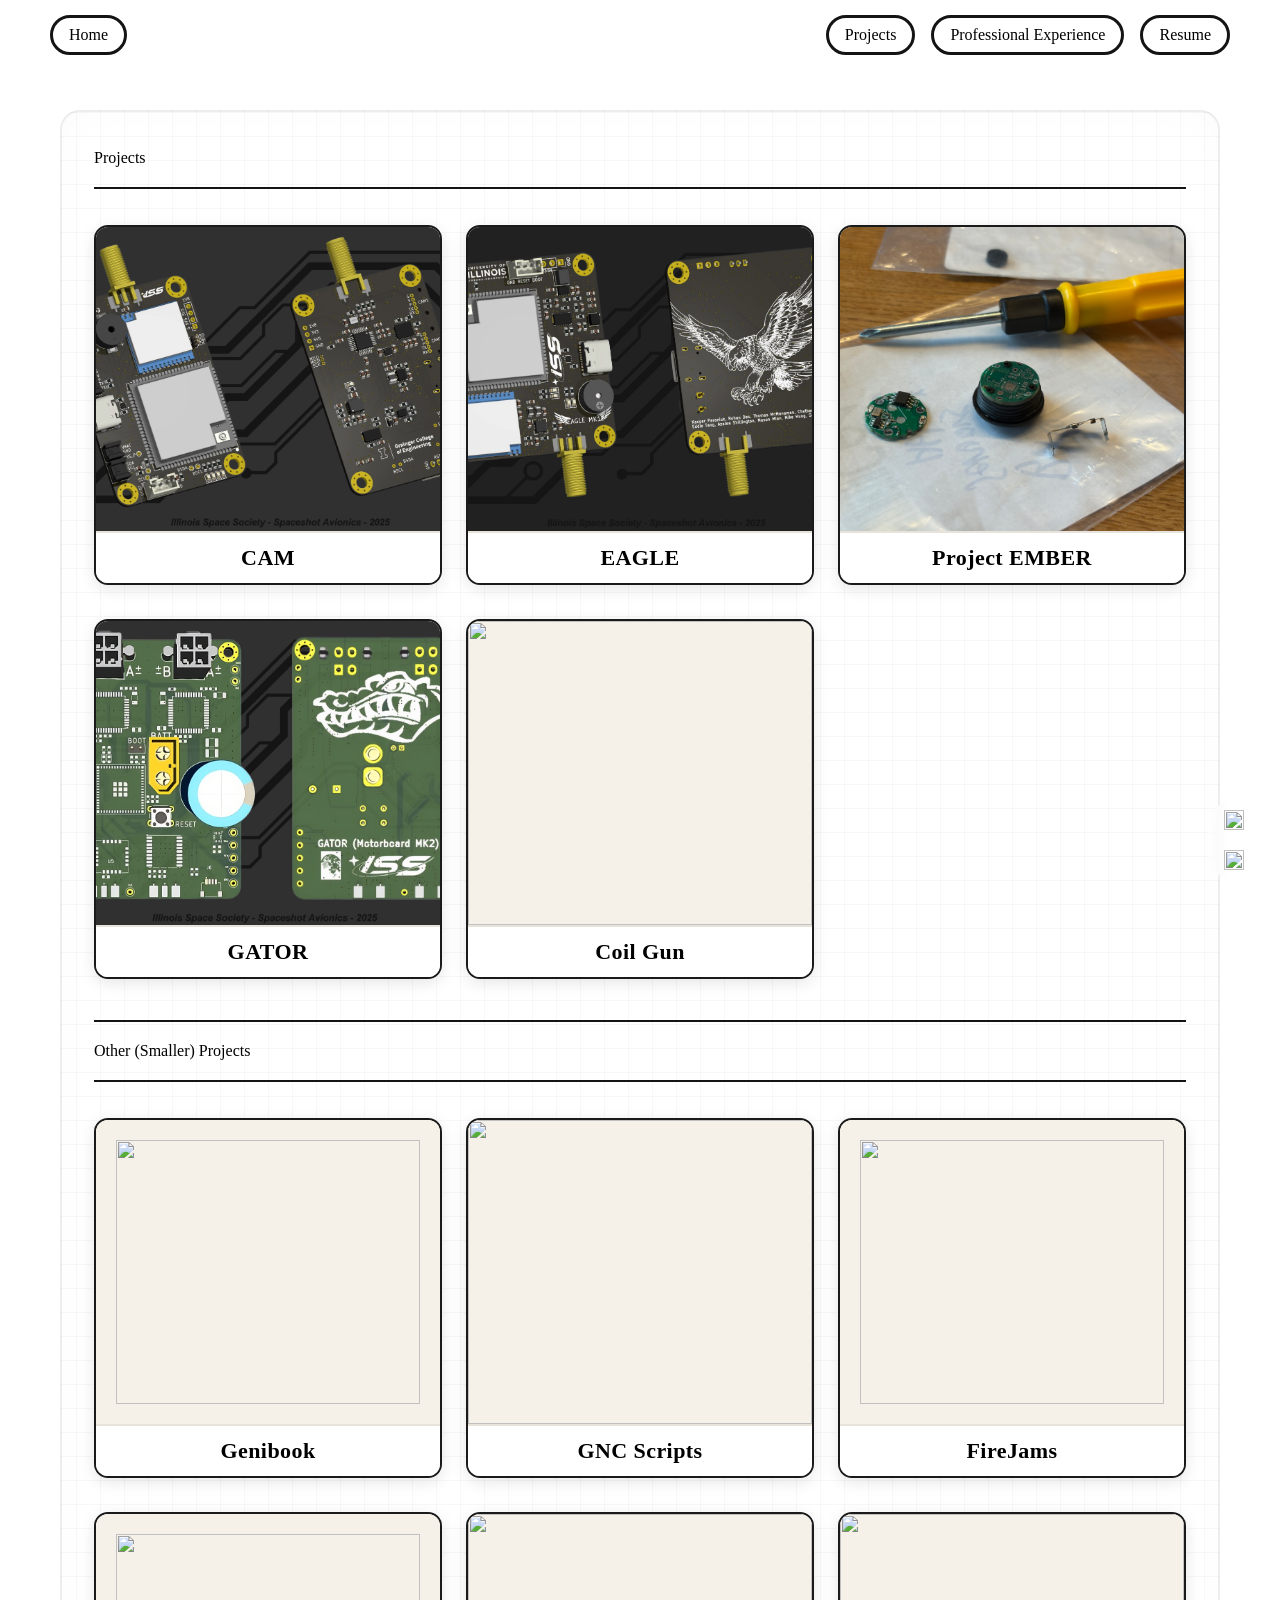
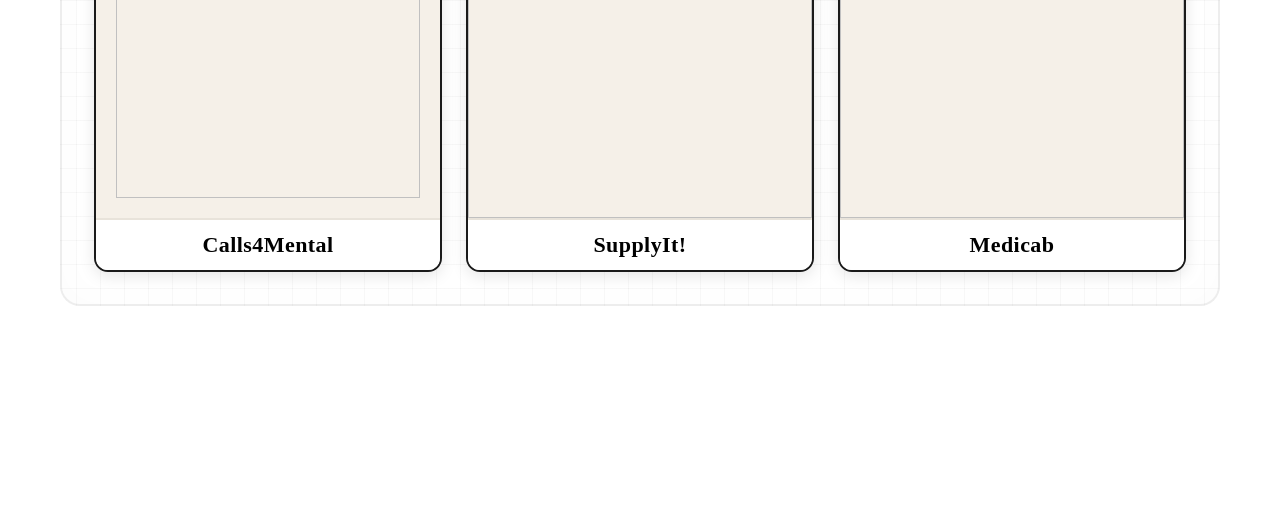
==== commit 01ad4e08: "Made everything split apart and moular. Footer specifically and javascript scripts." ====
--- a/ee-projects.html
+++ b/ee-projects.html
@@ -27,14 +27,7 @@
     </div>
 
     <!-- FOOTER -->
-    <div id="footer">
-        <a class="icon-link" target="_blank" href="https://linkedin.com/in/ejtang">
-            <image src="./assets/icons/linkedin-big-logo.svg" class="footer-icon" />
-        </a>
-        <a class="icon-link" href="mailto:eddiejt2@outlook.com">
-            <image src="./assets/icons/mail.svg" class="footer-icon" />
-        </a>
-    </div>
+    <div id="footer-placeholder"></div>
 
 </body>
 
--- a/css/utilities.css
+++ b/css/utilities.css
@@ -49,7 +49,6 @@
 }
 
 /* Footer Styling */
-
 #footer {
   position: fixed;
   bottom: 20px;
@@ -61,8 +60,8 @@
   gap: 16px;
   z-index: 999;
   background: rgba(255, 255, 255, 0.1);
-  padding: 12px;
-  border-radius: 8px;
+  padding: 10px 16px;
+  border-radius: 9999px;
   backdrop-filter: blur(4px);
 }
 
@@ -77,12 +76,12 @@
   cursor: pointer;
 }
 
-/* Small devices (portrait tablets and large phones, 800px and below) */
+/* Small devices */
 @media only screen and (max-width: 800px) {
   #footer {
     bottom: 15px;
     right: 15px;
-    padding: 10px;
+    padding: 8px 12px;
     gap: 12px;
   }
 
@@ -91,6 +90,7 @@
     height: 18px;
   }
 }
+
 
 /* --- Image Gallery Module --- */
 
@@ -133,4 +133,39 @@
 
 .gallery-thumbs img.active-thumb {
   outline: 3px solid var(--COLOR-1, #007bff);
+}
+
+
+/* Footer email button (clipboard copy) */
+.footer-email-btn {
+  background: none;
+  border: none;
+  padding: 0;
+  cursor: pointer;
+  display: flex;
+  align-items: center;
+  justify-content: center;
+}
+
+/* Toast notification — position is set dynamically in footer.js */
+#footer-toast {
+  position: fixed;
+  background: rgba(20, 20, 20, 0.85);
+  color: #fff;
+  padding: 8px 14px;
+  border-radius: 8px;
+  font-size: 13px;
+  font-family: inherit;
+  white-space: nowrap;
+  backdrop-filter: blur(4px);
+  opacity: 0;
+  transform: translateX(4px);
+  transition: opacity 0.2s ease, transform 0.2s ease;
+  pointer-events: none;
+  z-index: 1000;
+}
+
+#footer-toast.footer-toast-visible {
+  opacity: 1;
+  transform: translateX(0);
 }
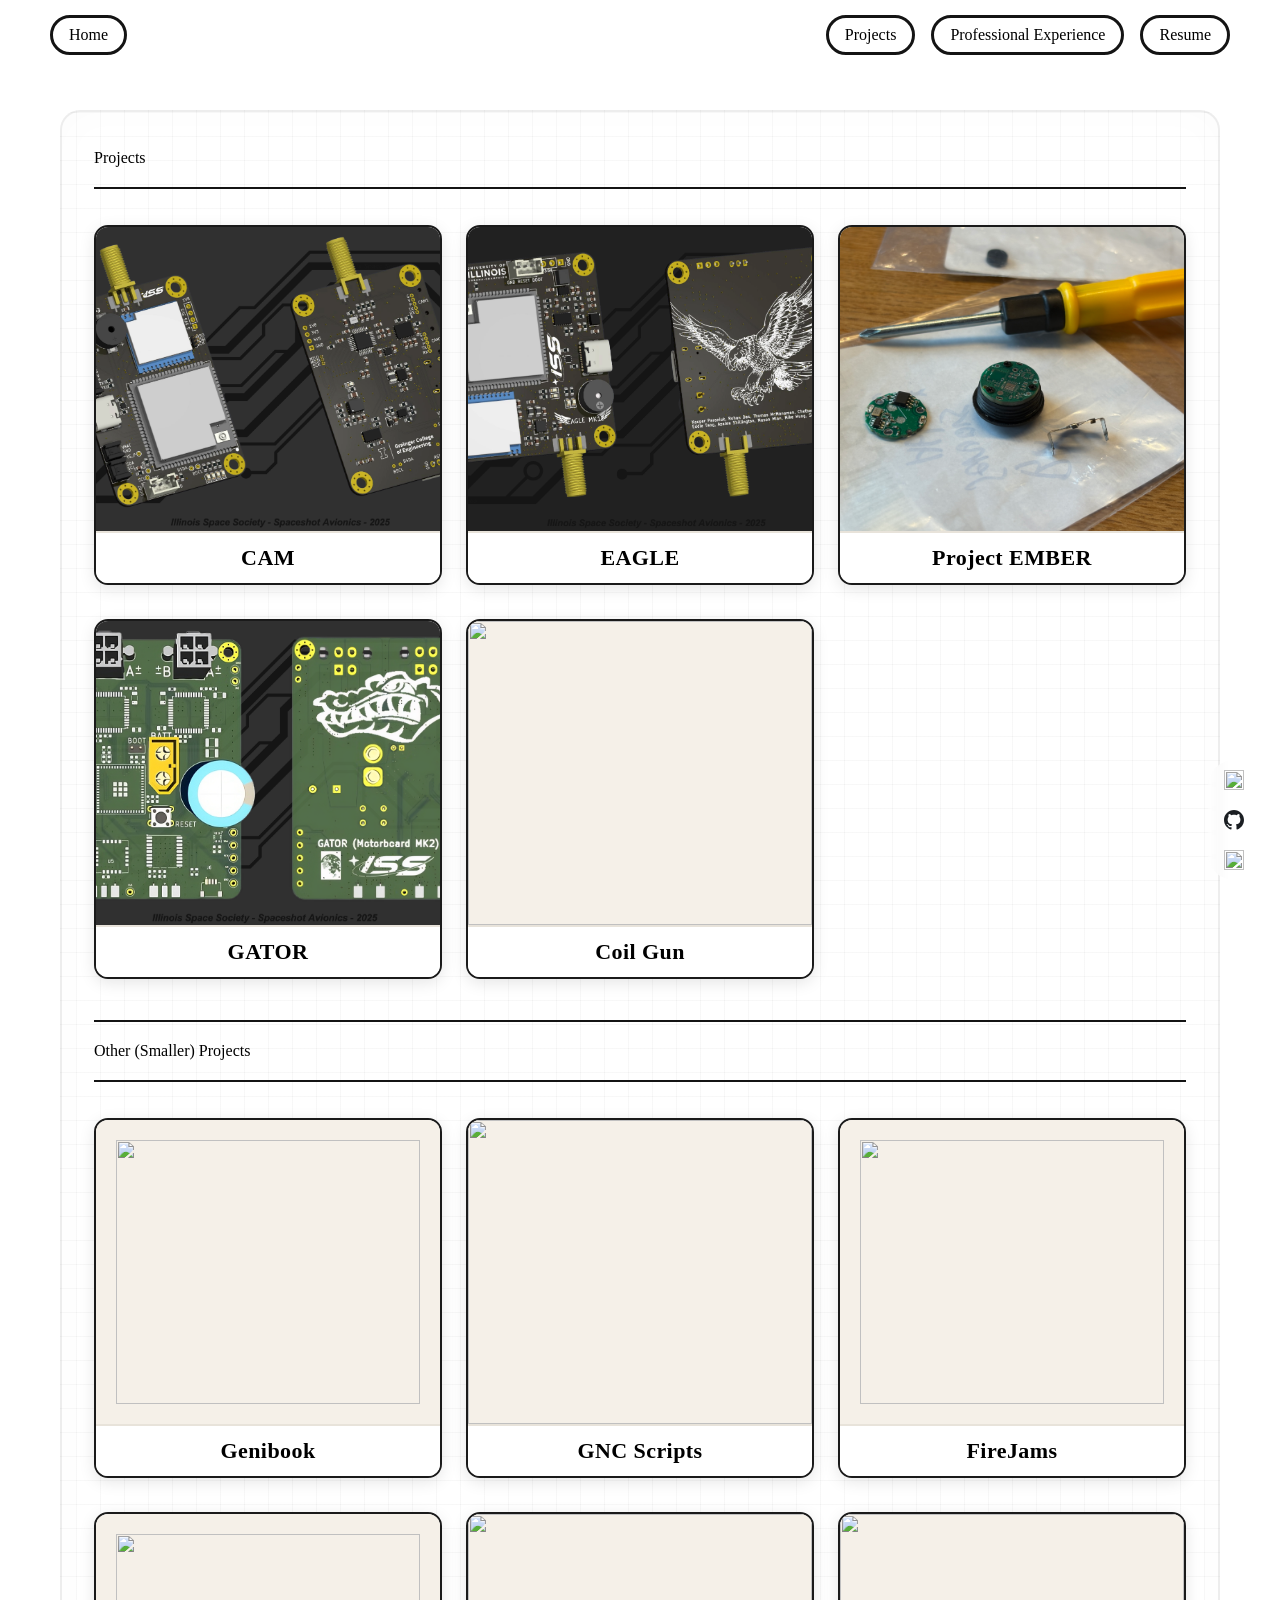
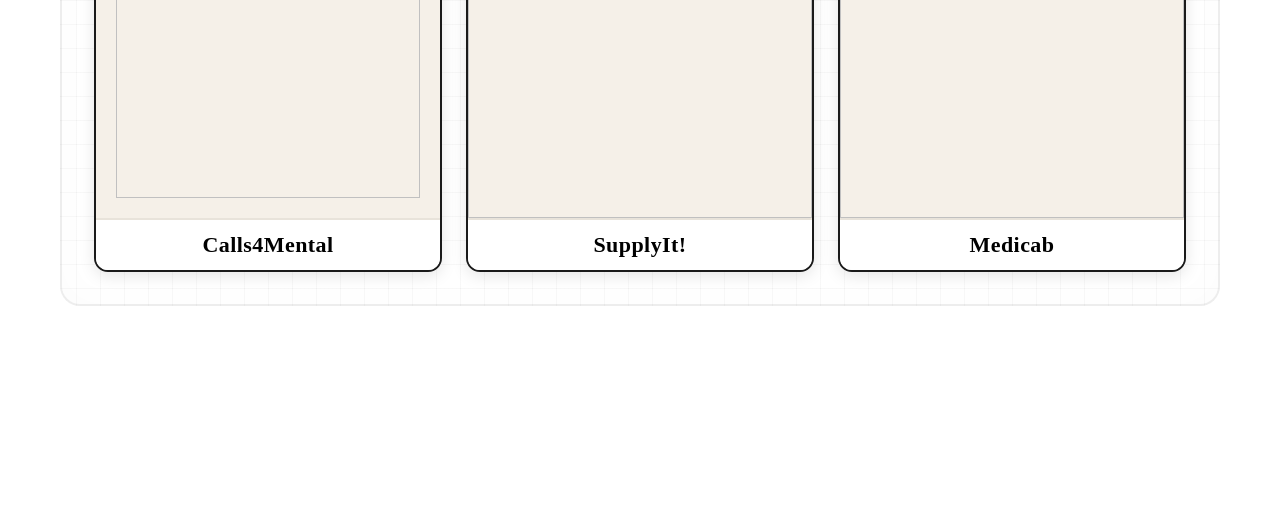
==== commit 430aedd8: "change pfp" ====
--- a/ee-projects.html
+++ b/ee-projects.html
@@ -3,7 +3,7 @@
 
 <head>
     <meta charset="utf-8">
-    <link rel="icon" href="./assets/images/serious.png" />
+    <link rel="icon" href="./assets/images/newprofilepic-modified.png" />
     <title>Eddie Tang - Projects</title>
     <meta name="description" content="Eddie Tang's Portfolio">
     <meta name="viewport" content="width=device-width, initial-scale=1" />
--- a/css/layout.css
+++ b/css/layout.css
@@ -36,7 +36,7 @@
 /* Hero (full-screen) */
 #hero {
   /* Keep hero visible below a fixed navbar by reducing its minimum height */
-  min-height: calc(100vh - var(--navbar-height));
+  min-height: calc(100dvh - var(--navbar-height));
   display: flex;
   align-items: center;
   justify-content: center;
@@ -132,6 +132,10 @@
   #hero {
     margin: 30px 0px;
   }
+
+  #hero .hero-inner {
+    padding-top: 0;
+  }
 }
 
 .page-content.hidden {
--- a/css/projects.css
+++ b/css/projects.css
@@ -9,9 +9,9 @@
     gap: 16px;
     margin-top: 10px;
     position: relative;
-    
+
     /* Subtle engineer graph paper grid texture */
-    background-image: 
+    background-image:
         linear-gradient(to right, rgba(26, 26, 26, 0.03) 1px, transparent 1px),
         linear-gradient(to bottom, rgba(26, 26, 26, 0.03) 1px, transparent 1px);
     background-size: 24px 24px;
@@ -38,14 +38,13 @@
 .project-card {
     perspective: 900px;
     cursor: pointer;
-    /* uniform card height */
-    height: 360px;
+    min-height: 360px;
 }
 
 .project-card-inner {
     position: relative;
     width: 100%;
-    height: 100%;
+    min-height: 360px;
     transition: transform 0.6s cubic-bezier(0.4, 0.0, 0.2, 1);
     transform-style: preserve-3d;
 }
@@ -151,7 +150,19 @@
     display: flex;
     flex-direction: column;
     gap: 12px;
-    justify-content: space-between;
+}
+
+.project-card-back .body-text.project-card-text {
+    font-size: 14px;
+    font-weight: 500;
+    line-height: 1.55;
+    flex: 1;
+    overflow-y: auto;
+    /* Override any inherited clamp */
+    display: block;
+    -webkit-line-clamp: unset;
+    -webkit-box-orient: unset;
+    text-overflow: unset;
 }
 
 /* Color theming per card — set via data-color attribute */
@@ -257,10 +268,6 @@
     .projects-container {
         grid-template-columns: repeat(2, 1fr);
     }
-
-    .project-card {
-        height: 340px;
-    }
 }
 
 @media only screen and (max-width: 700px) {
@@ -268,8 +275,4 @@
         grid-template-columns: 1fr;
         gap: 24px;
     }
-
-    .project-card {
-        height: 360px;
-    }
 }
--- a/css/utilities.css
+++ b/css/utilities.css
@@ -108,6 +108,26 @@
   object-fit: contain;
   border-radius: 12px;
   display: block;
+  cursor: pointer;
+  transition: opacity 0.2s;
+}
+
+.gallery-main:hover {
+  opacity: 0.9;
+}
+
+.gallery-main-video {
+  max-width: 100%;
+  max-height: 400px;
+  object-fit: contain;
+  border-radius: 12px;
+  display: block;
+  cursor: pointer;
+  transition: opacity 0.2s;
+}
+
+.gallery-main-video:hover {
+  opacity: 0.9;
 }
 
 .gallery-thumbs {
@@ -132,6 +152,24 @@
 }
 
 .gallery-thumbs img.active-thumb {
+  outline: 3px solid var(--COLOR-1, #007bff);
+}
+
+.gallery-thumbs video {
+  width: 70px;
+  height: 70px;
+  object-fit: cover;
+  cursor: pointer;
+  border-radius: 8px;
+  transition: transform 0.2s, opacity 0.2s;
+}
+
+.gallery-thumbs video:hover {
+  transform: scale(1.08);
+  opacity: 0.8;
+}
+
+.gallery-thumbs video.active-thumb {
   outline: 3px solid var(--COLOR-1, #007bff);
 }
 
@@ -168,4 +206,100 @@
 #footer-toast.footer-toast-visible {
   opacity: 1;
   transform: translateX(0);
+}
+
+
+/* --- Lightbox Modal --- */
+
+.lightbox {
+  position: fixed;
+  top: 0;
+  left: 0;
+  width: 100%;
+  height: 100%;
+  background: rgba(0, 0, 0, 0.9);
+  display: flex;
+  align-items: center;
+  justify-content: center;
+  z-index: 9999;
+  opacity: 0;
+  visibility: hidden;
+  transition: opacity 0.3s ease, visibility 0.3s ease;
+}
+
+.lightbox.active {
+  opacity: 1;
+  visibility: visible;
+}
+
+.lightbox-content {
+  position: relative;
+  max-width: 90%;
+  max-height: 90%;
+  display: flex;
+  align-items: center;
+  justify-content: center;
+}
+
+.lightbox-image {
+  max-width: 100%;
+  max-height: 90vh;
+  object-fit: contain;
+  border-radius: 8px;
+  box-shadow: 0 8px 32px rgba(0, 0, 0, 0.5);
+}
+
+.lightbox-video {
+  max-width: 100%;
+  max-height: 90vh;
+  object-fit: contain;
+  border-radius: 8px;
+  box-shadow: 0 8px 32px rgba(0, 0, 0, 0.5);
+}
+
+.lightbox-close {
+  position: absolute;
+  top: -40px;
+  right: 0;
+  background: none;
+  border: none;
+  color: white;
+  font-size: 40px;
+  cursor: pointer;
+  padding: 0;
+  width: 40px;
+  height: 40px;
+  display: flex;
+  align-items: center;
+  justify-content: center;
+  transition: transform 0.2s ease, opacity 0.2s ease;
+  line-height: 1;
+}
+
+.lightbox-close:hover {
+  transform: scale(1.1);
+  opacity: 0.8;
+}
+
+/* Small devices */
+@media only screen and (max-width: 800px) {
+  .lightbox-content {
+    max-width: 95%;
+    max-height: 95%;
+  }
+
+  .lightbox-image {
+    max-height: 85vh;
+  }
+
+  .lightbox-video {
+    max-height: 85vh;
+  }
+
+  .lightbox-close {
+    top: -35px;
+    font-size: 35px;
+    width: 35px;
+    height: 35px;
+  }
 }
--- a/css/navbar.css
+++ b/css/navbar.css
@@ -11,7 +11,6 @@
     position: fixed;
     top: 0;
     left: 0;
-    /* background: rgba(255, 255, 255); */
     background-color: var(--COLOR-7);
     z-index: 1000;
 }
@@ -25,24 +24,102 @@
     text-decoration: underline;
 }
 
+/* Resume buttons (right side of navbar) */
+#resume-buttons-container {
+    display: flex;
+    gap: 16px;
+}
+
+/* Hamburger menu - hidden on desktop */
+.hamburger-menu {
+    display: none;
+    flex-direction: column;
+    gap: 5px;
+    background: none;
+    border: none;
+    cursor: pointer;
+    padding: 8px;
+    z-index: 1001;
+}
+
+.hamburger-menu span {
+    width: 25px;
+    height: 3px;
+    background: #1a1a1a;
+    border-radius: 2px;
+    transition: all 0.3s ease;
+}
+
+.hamburger-menu.active span:nth-child(1) {
+    transform: rotate(45deg) translate(7px, 7px);
+}
+
+.hamburger-menu.active span:nth-child(2) {
+    opacity: 0;
+}
+
+.hamburger-menu.active span:nth-child(3) {
+    transform: rotate(-45deg) translate(7px, -7px);
+}
+
+/* Mobile menu overlay */
+.mobile-menu-overlay {
+    position: fixed;
+    top: 0;
+    right: -100%;
+    width: 70%;
+    max-width: 300px;
+    height: 100vh;
+    background: var(--COLOR-7);
+    border-left: 2px solid #1a1a1a;
+    z-index: 999;
+    transition: right 0.3s ease;
+    box-shadow: -4px 0 12px rgba(0, 0, 0, 0.1);
+}
+
+.mobile-menu-overlay.active {
+    right: 0;
+}
+
+.mobile-menu-content {
+    padding: 80px 30px 30px;
+    display: flex;
+    flex-direction: column;
+    gap: 20px;
+}
+
+.mobile-menu-link {
+    font-size: 20px;
+    font-weight: 600;
+    color: #1a1a1a;
+    text-decoration: none;
+    padding: 12px 0;
+    border-bottom: 2px solid rgba(26, 26, 26, 0.1);
+    transition: color 0.2s ease;
+}
+
+.mobile-menu-link:hover {
+    color: var(--COLOR-1);
+}
+
 /* Small devices (portrait tablets and large phones, 800px and below) */
 @media only screen and (max-width: 800px) {
 
     #navbar-placeholder>.navbar,
     .navbar {
-        padding: 20px 20px;
-        background-color: var(--COLOR-7);
+        padding: 12px 20px;
     }
 
-    .hide-on-mobile {
+    /* Hide desktop nav items on mobile */
+    .navbar a.button,
+    #resume-buttons-container {
         display: none;
     }
-}
 
-/* Resume buttons (right side of navbar) */
-#resume-buttons-container {
-    display: flex;
-    gap: 16px;
+    /* Show hamburger on mobile */
+    .hamburger-menu {
+        display: flex;
+    }
 }
 
 a.button#home-button {
